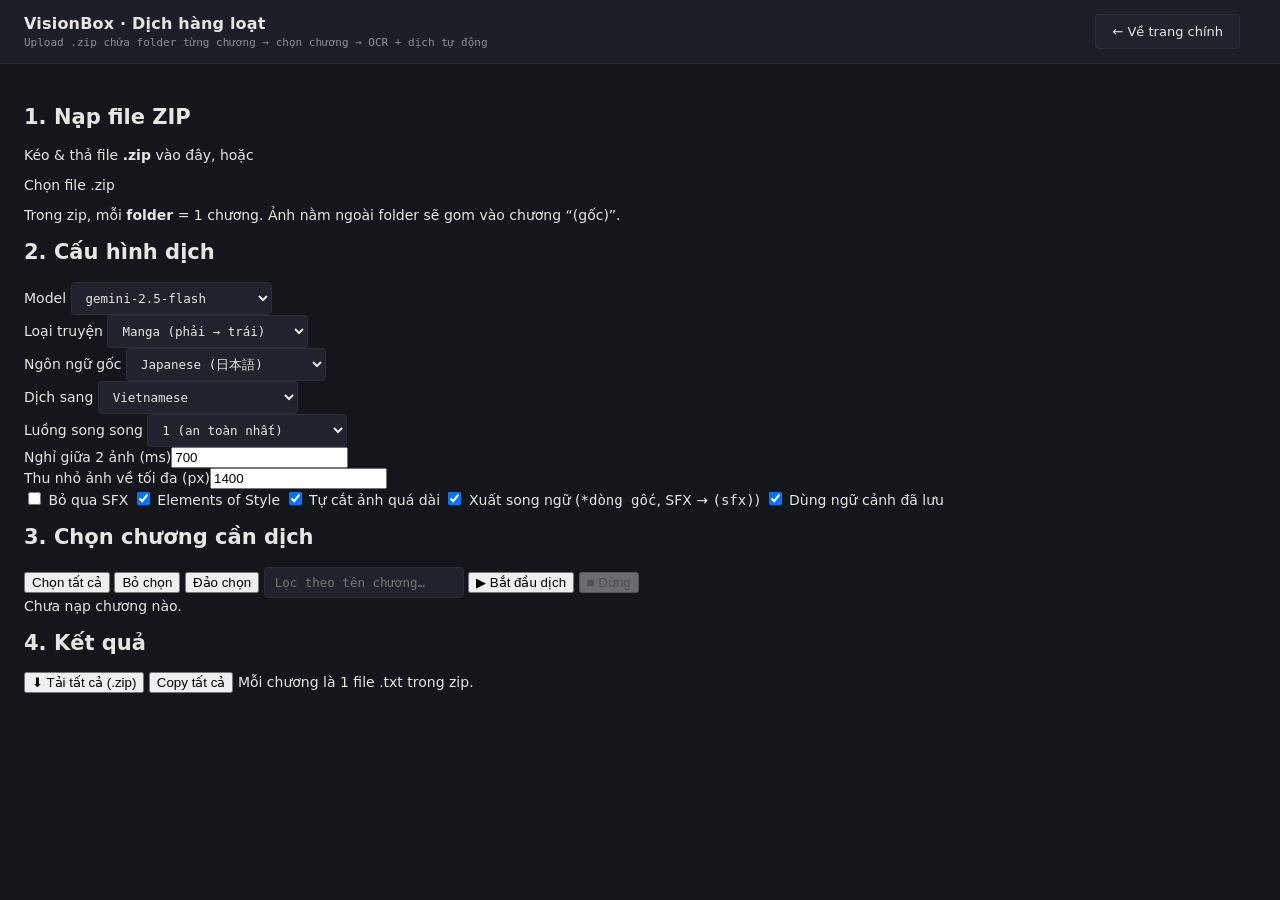
==== batch.html @ 7e83f879 "Create batch.html" ====
<!DOCTYPE html>
<html lang="vi">
<head>
  <meta charset="UTF-8">
  <meta http-equiv="Content-Security-Policy" content="default-src 'self'; script-src 'self' 'unsafe-inline'; style-src 'self' 'unsafe-inline'; font-src 'self' data:; connect-src 'self' https://generativelanguage.googleapis.com; img-src 'self' data: blob:;">
  <title>VisionBox — Dịch hàng loạt</title>
  <link rel="icon" href="icon.png" type="image/png">
  <link rel="stylesheet" href="styles.css">
  <link rel="stylesheet" href="vb-extra.css">
</head>
<body class="vb-batch-page">

<header class="topbar">
  <div class="brand">
    <div class="brand-text">
      <h1>VisionBox · Dịch hàng loạt</h1>
      <span class="brand-sub">Upload .zip chứa folder từng chương → chọn chương → OCR + dịch tự động</span>
    </div>
  </div>
  <div class="topbar-controls">
    <button class="btn btn-secondary" id="b-back">← Về trang chính</button>
    <span class="vb-hookstatus" id="b-keyinfo"></span>
  </div>
</header>

<main class="vb-batch">
  <!-- BUOC 1 -->
  <section class="vb-card">
    <h2>1. Nạp file ZIP</h2>
    <div class="vb-drop" id="b-drop">
      <p>Kéo &amp; thả file <b>.zip</b> vào đây, hoặc</p>
      <label class="vb-btn vb-btn-primary" for="b-zip">Chọn file .zip</label>
      <input type="file" id="b-zip" accept=".zip,application/zip" multiple hidden>
      <p class="vb-hint">Trong zip, mỗi <b>folder</b> = 1 chương. Ảnh nằm ngoài folder sẽ gom vào chương “(gốc)”.</p>
    </div>
    <div id="b-zipinfo" class="vb-hint"></div>
  </section>

  <!-- BUOC 2 -->
  <section class="vb-card">
    <h2>2. Cấu hình dịch</h2>
    <div class="vb-grid3">
      <div class="vb-field"><label>Model</label>
        <select id="b-model">
          <option value="gemini-3.1-flash-lite">gemini-3.1-flash-lite</option>
          <option value="gemini-2.5-flash" selected>gemini-2.5-flash</option>
          <option value="gemini-2.5-flash-lite">gemini-2.5-flash-lite</option>
          <option value="gemini-2.5-pro">gemini-2.5-pro</option>
        </select>
      </div>
      <div class="vb-field"><label>Loại truyện</label>
        <select id="b-type"><option value="manga">Manga (phải → trái)</option><option value="webtoon">Webtoon (trên → dưới)</option></select>
      </div>
      <div class="vb-field"><label>Ngôn ngữ gốc</label>
        <select id="b-src"><option value="ja">Japanese (日本語)</option><option value="ko">Korean (한국어)</option><option value="zh">Chinese (中文)</option><option value="en">English</option></select>
      </div>
      <div class="vb-field"><label>Dịch sang</label>
        <select id="b-dst"><option value="vi">Vietnamese</option><option value="en">English</option><option value="ja">Japanese</option><option value="ko">Korean</option><option value="zh">Chinese</option></select>
      </div>
      <div class="vb-field"><label>Luồng song song</label>
        <select id="b-conc"><option value="1">1 (an toàn nhất)</option><option value="2">2</option><option value="3">3</option></select>
      </div>
      <div class="vb-field"><label>Nghỉ giữa 2 ảnh (ms)</label><input type="number" id="b-delay" min="0" step="100" value="700"></div>
      <div class="vb-field"><label>Thu nhỏ ảnh về tối đa (px)</label><input type="number" id="b-width" min="600" step="100" value="1400"></div>
    </div>
    <div class="vb-row">
      <label class="vb-inline"><input type="checkbox" id="b-skipsfx"> Bỏ qua SFX</label>
      <label class="vb-inline"><input type="checkbox" id="b-style" checked> Elements of Style</label>
      <label class="vb-inline"><input type="checkbox" id="b-slice" checked> Tự cắt ảnh quá dài</label>
      <label class="vb-inline"><input type="checkbox" id="b-bi" checked> Xuất song ngữ (<code>*dòng gốc</code>, SFX → <code>(sfx)</code>)</label>
      <label class="vb-inline"><input type="checkbox" id="b-ctx" checked> Dùng ngữ cảnh đã lưu</label>
      <span class="vb-hint" id="b-ctxinfo"></span>
    </div>
  </section>

  <!-- BUOC 3 -->
  <section class="vb-card">
    <h2>3. Chọn chương cần dịch</h2>
    <div class="vb-row">
      <button class="vb-btn" id="b-all">Chọn tất cả</button>
      <button class="vb-btn" id="b-none">Bỏ chọn</button>
      <button class="vb-btn" id="b-invert">Đảo chọn</button>
      <input type="text" id="b-filter" placeholder="Lọc theo tên chương…" class="vb-filter">
      <span class="vb-spacer"></span>
      <button class="vb-btn vb-btn-primary" id="b-start">▶ Bắt đầu dịch</button>
      <button class="vb-btn vb-btn-danger" id="b-stop" disabled>■ Dừng</button>
    </div>
    <div class="vb-progress"><div class="vb-progress-fill" id="b-progress"></div></div>
    <div class="vb-hint" id="b-status">Chưa nạp chương nào.</div>
    <div id="b-list" class="vb-chapters"></div>
  </section>

  <!-- BUOC 4 -->
  <section class="vb-card">
    <h2>4. Kết quả</h2>
    <div class="vb-row">
      <button class="vb-btn vb-btn-primary" id="b-zipall">⬇ Tải tất cả (.zip)</button>
      <button class="vb-btn" id="b-copyall">Copy tất cả</button>
      <span class="vb-hint">Mỗi chương là 1 file .txt trong zip.</span>
    </div>
    <div id="b-results" class="vb-results"></div>
  </section>
</main>

<script src="jszip.min.js"></script>
<script src="style-guide.js"></script>
<script src="vb-core.js"></script>
<script src="vb-batch.js"></script>
</body>
</html>
---- styles.css ----
:root {
  --bg: #14161c;
  --panel: #1c1f28;
  --panel-2: #20232d;
  --border: #2a2e3a;
  --text: #e8e6e1;
  --text-muted: #8b8f9c;
  --accent: #e2483d;      /* muc do - danh dau hieu chinh */
  --accent-soft: #e2483d22;
  --ok: #5fb3a3;
  --ok-soft: #5fb3a322;
  --warn: #d9a441;

  --font-ui: -apple-system, "Segoe UI", "Noto Sans", system-ui, sans-serif;
  --font-display: "Segoe UI Semibold", -apple-system, "Segoe UI", system-ui, sans-serif;
  --font-mono: "Consolas", "SFMono-Regular", ui-monospace, monospace;

  --img-preview-width: 240px;
  --img-mat: #0e0f13;
  --content-font-size: 14px;

  /* ---------- motion tokens ----------
     3 kieu easing dung xuyen suot app de tao 1 "chu ky chuyen dong" thong
     nhat, thay vi moi noi mot kieu roi rac:
     --ease-soft   : giam toc muot (mau "material standard") - dung cho
                     hover, doi mau/bong do thong thuong.
     --ease-spring : hoi nay nhe cuoi chuyen dong (overshoot ~12%) - dung
                     cho nhung thu can cam giac "song dong" (nut bam, toggle,
                     panel bat ra) ma khong qua tre con.
     --ease-out    : bung ra nhanh, dung cho cac hieu ung xuat hien (fade/
                     slide in) can go ngay lap tuc. */
  --ease-soft: cubic-bezier(.25, .8, .35, 1);
  --ease-spring: cubic-bezier(.34, 1.56, .64, 1);
  --ease-out: cubic-bezier(.16, 1, .3, 1);
}

/* Giao dien sang (light mode) - bat tat qua cong tac Dark mode, ap dung
   bang cach ghi de bien CSS tren body, moi noi con lai dung nguyen var() */
body.light-theme {
  --bg: #f6f6f8;
  --panel: #ffffff;
  --panel-2: #f0f1f4;
  --border: #dcdfe6;
  --text: #16181d;
  --text-muted: #666b76;
  --accent: #d6392e;
  --accent-soft: #d6392e15;
  --ok: #1f8f77;
  --ok-soft: #1f8f7720;
  --warn: #a6740b;
  --img-mat: #e4e5e9;
}

* { box-sizing: border-box; }

body {
  margin: 0;
  background: var(--bg);
  color: var(--text);
  font-family: var(--font-ui);
  font-size: 14px;
  transition: background 0.15s ease, color 0.15s ease;
}

/* ---------- unified SVG icon set ---------- */
.icon {
  display: inline-flex;
  align-items: center;
  justify-content: center;
  flex-shrink: 0;
  line-height: 0;
}
.icon svg {
  width: 15px;
  height: 15px;
  stroke: currentColor;
  display: block;
}
.icon-btn .icon svg,
.btn .icon svg { width: 14px; height: 14px; }
.settings-btn .icon svg,
.settings-panel-btn .icon svg { width: 14px; height: 14px; }
.batch-stop-btn .icon svg { width: 12px; height: 12px; }
.nav-fab-jump-btn .icon svg { width: 15px; height: 15px; }
.nav-fab-toggle .icon svg { width: 18px; height: 18px; }
.summary-reload-btn .icon svg { width: 13px; height: 13px; }
.manga-item-actions .delete-single-btn .icon svg { width: 13px; height: 13px; }
.image-size-btn .icon svg,
.image-size-reset .icon svg { width: 13px; height: 13px; }
.info-modal-head .icon-btn .icon svg { width: 15px; height: 15px; }

/* ---------- light, consistent motion across the UI ---------- */
* , *::before, *::after { scroll-behavior: smooth; }

.btn, .icon-btn, .upload-btn, .copy-btn, .export-btn, .edit-mode-btn,
.summary-reload-btn, .toggle-key-btn, .settings-btn, .image-size-btn,
.image-size-reset, .nav-fab-jump-btn, .nav-fab-toggle, .nav-fab-item,
.batch-stop-btn, .export-option, .select-checkbox {
  transition: background 0.2s var(--ease-soft), border-color 0.2s var(--ease-soft),
    color 0.2s var(--ease-soft), box-shadow 0.28s var(--ease-soft),
    transform 0.32s var(--ease-spring), opacity 0.2s var(--ease-soft);
}
.btn:active:not(:disabled), .icon-btn:active, .upload-btn:active,
.nav-fab-toggle:active, .nav-fab-jump-btn:active {
  transform: scale(0.96);
  transition-duration: 0.1s; /* nhan xuong phai nhanh, gon - tra ve moi duoc nay nhe */
}

/* Nhac nhe len khi ruot qua (hover) - thay cho viec chi doi mau vien kho
   khan nhu truoc. Chi ap dung cho nut chua bi disable va khong dang trong
   trang thai processing/active (de khong "danh nhau" voi cac animation
   trang thai rieng cua tung nut). */
.btn:not(:disabled):hover,
.icon-btn:not(:disabled):hover,
.upload-btn:hover {
  transform: translateY(-1px);
  box-shadow: 0 4px 12px -4px rgba(0, 0, 0, 0.35);
}
.btn:not(:disabled):active,
.icon-btn:not(:disabled):active,
.upload-btn:active {
  transform: translateY(0) scale(0.97);
  box-shadow: none;
}

/* Vet sang lan nhe (soft bloom) khi bam - "chu ky" chung cho moi nut trong
   app: bam vao la bung sang nhe quanh diem bam roi tan dan ra, thay vi
   phan hoi im lim truoc day. Dung pseudo-element nen khong anh huong den
   layout/vi tri that cua nut. */
.btn, .icon-btn, .upload-btn {
  position: relative;
  overflow: hidden;
  isolation: isolate;
}
.btn::after, .icon-btn::after, .upload-btn::after {
  content: '';
  position: absolute;
  inset: 0;
  border-radius: inherit;
  background: radial-gradient(circle at 50% 50%, var(--accent-soft), transparent 70%);
  opacity: 0;
  transform: scale(0.4);
  transition: opacity 0.6s var(--ease-soft), transform 0.6s var(--ease-soft);
  pointer-events: none;
  z-index: -1;
}
.btn:not(:disabled):active::after,
.icon-btn:not(:disabled):active::after,
.upload-btn:active::after {
  opacity: 1;
  transform: scale(1);
  transition: opacity 0.05s ease, transform 0.05s ease; /* bung nhanh khi bam */
}

@keyframes popIn {
  from { opacity: 0; transform: translateY(-6px) scale(0.96); }
  to { opacity: 1; transform: translateY(0) scale(1); }
}
@keyframes fadeIn {
  from { opacity: 0; }
  to { opacity: 1; }
}
@keyframes itemFadeUp {
  from { opacity: 0; transform: translateY(10px) scale(0.99); }
  to { opacity: 1; transform: translateY(0) scale(1); }
}

.settings-panel.open,
.export-menu.open,
.image-size-menu.open,
.content-type-menu.open,
.nav-fab-panel.open {
  animation: popIn 0.28s var(--ease-spring);
}
/* transform-origin dat theo dung diem neo cua tung menu, de hieu ung "no
   ra" tu dung goc gan nut bam - khong phai tu giua man hinh. */
.settings-panel.open, .export-menu.open { transform-origin: top right; }
.content-type-menu.open, .image-size-menu.open { transform-origin: top left; }
.nav-fab-panel.open { transform-origin: bottom left; }


/* ---------- topbar ---------- */
.topbar {
  display: flex;
  justify-content: space-between;
  align-items: center;
  gap: 24px;
  padding: 14px 24px;
  background: var(--panel);
  border-bottom: 1px solid var(--border);
  flex-wrap: wrap;
}

.brand { display: flex; align-items: center; gap: 12px; }

.brand-mark {
  width: 36px; height: 36px;
  border: 1px solid var(--accent);
  color: var(--accent);
  display: flex; align-items: center; justify-content: center;
  font-family: var(--font-display);
  font-size: 18px;
  border-radius: 4px;
}

.brand-text h1 { font-family: var(--font-display); font-size: 16px; margin: 0; letter-spacing: 0.2px; }
.brand-sub { font-family: var(--font-mono); font-size: 11px; color: var(--text-muted); }

.topbar-controls { display: flex; gap: 16px; flex-wrap: wrap; }

.field { display: flex; flex-direction: column; gap: 4px; }
.field label {
  font-family: var(--font-mono);
  font-size: 10px;
  text-transform: uppercase;
  letter-spacing: 0.08em;
  color: var(--text-muted);
}

select, input[type="text"], input[type="password"] {
  background: var(--panel-2);
  border: 1px solid var(--border);
  color: var(--text);
  padding: 7px 10px;
  border-radius: 4px;
  font-family: var(--font-mono);
  font-size: 12.5px;
  min-width: 200px;
}
select:focus, input:focus { outline: 1px solid var(--accent); border-color: var(--accent); }

/* Focus ro rang khi dieu huong bang ban phim (khong hien khi click chuot,
   nho :focus-visible) - dung quang sang mem thay vi outline cung de hop
   voi ngon ngu thiet ke moi. */
.btn:focus-visible, .icon-btn:focus-visible, .upload-btn:focus-visible,
.nav-fab-toggle:focus-visible, .nav-fab-jump-btn:focus-visible {
  outline: none;
  box-shadow: 0 0 0 3px var(--accent-soft), 0 0 0 1px var(--accent);
}

.input-with-btn { display: flex; gap: 6px; }
.input-with-btn input { flex: 1; min-width: 180px; }

.icon-btn {
  display: inline-flex;
  align-items: center;
  justify-content: center;
  background: var(--panel-2);
  border: 1px solid var(--border);
  color: var(--text-muted);
  border-radius: 4px;
  cursor: pointer;
  padding: 0 10px;
  text-decoration: none;
  white-space: nowrap;
}
.icon-btn:hover { color: var(--text); border-color: var(--accent); }

#get-key-btn {
  font-family: var(--font-mono);
  font-size: 11.5px;
  gap: 4px;
}

/* ---------- lang bar ---------- */
.lang-bar {
  display: flex;
  flex-direction: column;
  gap: 12px;
  padding: 14px 24px;
  border-bottom: 1px solid var(--border);
}
.lang-bar-row {
  display: flex;
  align-items: flex-end;
  gap: 16px;
  flex-wrap: wrap;
}
.lang-bar-row-actions {
  align-items: center;
  justify-content: space-between;
}
.lang-arrow { color: var(--text-muted); padding-bottom: 8px; }

.upload-btn {
  margin-left: auto;
  align-self: center;
  border: 1px dashed var(--border);
  color: var(--text);
  padding: 9px 16px;
  border-radius: 4px;
  cursor: pointer;
  font-size: 13px;
  text-align: center;
}
.upload-btn:hover { border-color: var(--accent); color: var(--accent); }

.right-actions { display: flex; align-items: center; gap: 10px; }

.content-type-dropdown { position: relative; }
.content-type-btn {
  display: inline-flex; align-items: center; gap: 6px;
}
.content-type-btn .dropdown-caret { display: inline-flex; }
.content-type-btn .dropdown-caret svg { width: 12px; height: 12px; }
.content-type-menu {
  display: none;
  position: absolute;
  top: calc(100% + 6px);
  left: 0;
  z-index: 50;
  background: var(--panel-2);
  border: 1px solid var(--border);
  border-radius: 4px;
  overflow: hidden;
  min-width: 130px;
  box-shadow: 0 8px 24px rgba(0,0,0,0.4);
}
.content-type-menu.open { display: block; }
.content-type-option {
  display: block; width: 100%;
  background: transparent; border: none; color: var(--text);
  padding: 8px 12px; text-align: left; cursor: pointer; font-size: 12.5px;
  font-family: inherit;
}
.content-type-option:hover { background: var(--accent-soft); color: var(--accent); }
.content-type-option.active { color: var(--accent); }

.refine-dropdown { position: relative; }
.refine-menu {
  display: none;
  position: absolute;
  top: calc(100% + 6px);
  right: 0;
  z-index: 50;
  background: var(--panel-2);
  border: 1px solid var(--border);
  border-radius: 4px;
  overflow: hidden;
  min-width: 170px;
  width: max-content;
  box-shadow: 0 8px 24px rgba(0,0,0,0.4);
}
.refine-menu.open { display: block; }
.refine-menu-up {
  top: auto;
  bottom: calc(100% + 6px);
}
.refine-option {
  display: block; width: 100%;
  background: transparent; border: none; color: var(--text);
  padding: 8px 12px; text-align: left; cursor: pointer; font-size: 12.5px;
  font-family: inherit;
  white-space: nowrap;
}
.refine-option:hover { background: var(--accent-soft); color: var(--accent); }

.settings-dropdown { position: relative; }
.settings-btn {
  text-align: center;
}
.settings-panel .settings-field { width: 100%; }
.settings-panel .settings-field select { width: 100%; }
.settings-panel {
  display: none;
  position: absolute;
  top: calc(100% + 6px);
  right: 0;
  z-index: 50;
  background: var(--panel);
  border: 1px solid var(--border);
  border-radius: 8px;
  padding: 14px;
  min-width: 200px;
  flex-direction: column;
  gap: 10px;
  box-shadow: 0 8px 24px rgba(0,0,0,0.4);
}
.settings-panel.open { display: flex; }

.settings-divider { height: 1px; background: var(--border); margin: 2px 0; }
.settings-panel-btn {
  width: 100%;
  justify-content: flex-start;
  display: flex;
  align-items: center;
  gap: 8px;
  font-size: 12.5px;
}
.settings-shortcut-hint {
  margin-left: auto;
  color: var(--text-muted);
  font-family: var(--font-mono);
  font-size: 10px;
}

.font-size-control {
  display: flex;
  align-items: center;
  justify-content: space-between;
  gap: 8px;
  background: var(--panel-2);
  border: 1px solid var(--border);
  border-radius: 6px;
  padding: 4px;
}
.font-size-btn { height: 26px; padding: 0 10px; flex-shrink: 0; }
.font-size-btn:disabled { opacity: 0.35; cursor: not-allowed; }
.font-size-value {
  flex: 1;
  text-align: center;
  font-family: var(--font-mono);
  font-size: 12px;
  color: var(--text);
}

.toggle-field {
  display: flex; align-items: center; gap: 8px;
  align-self: center;
  cursor: pointer;
  user-select: none;
}
.toggle-field input { display: none; }
.toggle-switch {
  width: 34px; height: 18px;
  background: var(--panel-2);
  border: 1px solid var(--border);
  border-radius: 10px;
  position: relative;
  flex-shrink: 0;
  transition: background 0.2s var(--ease-soft), border-color 0.2s var(--ease-soft);
}
.toggle-switch::after {
  content: '';
  position: absolute;
  top: 1px; left: 1px;
  width: 14px; height: 14px;
  border-radius: 50%;
  background: var(--text-muted);
  transition: transform 0.35s var(--ease-spring), background 0.2s var(--ease-soft);
}
.toggle-field:hover .toggle-switch { border-color: var(--accent); }
.toggle-field input:checked + .toggle-switch {
  background: var(--accent-soft);
  border-color: var(--accent);
}
.toggle-field input:checked + .toggle-switch::after {
  transform: translateX(16px);
  background: var(--accent);
}
.toggle-label { font-size: 12.5px; color: var(--text); }
.toggle-label small { color: var(--text-muted); }

.batch-actions { display: flex; gap: 8px; }

/* ---------- unified selection checkbox ---------- */
.select-checkbox {
  appearance: none;
  -webkit-appearance: none;
  width: 18px;
  height: 18px;
  min-width: 18px;
  border-radius: 4px;
  border: 1px solid var(--border);
  background: var(--panel-2);
  cursor: pointer;
  position: relative;
  display: inline-block;
  flex-shrink: 0;
}
.select-checkbox:hover { border-color: var(--accent); }
.select-checkbox:checked {
  background: var(--accent);
  border-color: var(--accent);
}
.select-checkbox:checked::after {
  content: '';
  position: absolute;
  left: 5px;
  top: 1px;
  width: 5px;
  height: 10px;
  border: solid #14161c;
  border-width: 0 2px 2px 0;
  transform: rotate(45deg);
}
.select-checkbox.nav-checkbox { width: 15px; height: 15px; min-width: 15px; }
.select-checkbox.nav-checkbox:checked::after { left: 4px; top: 0px; width: 4px; height: 8px; }

/* ---------- selection bar (floating pill, bottom-center, appears when 1+ images are selected) ---------- */
.selection-bar {
  position: fixed;
  left: 50%;
  bottom: 22px;
  transform: translateX(-50%);
  width: auto;
  max-width: calc(100vw - 32px);
  display: flex;
  align-items: center;
  justify-content: center;
  gap: 14px;
  padding: 10px 18px;
  background: var(--panel);
  border: 1px solid var(--accent-soft);
  border-radius: 999px;
  /* highlight nhe: vien + quang sang mo mau accent de vien thuoc noi hon
     giua man hinh, khong qua choi mat */
  box-shadow: 0 10px 30px rgba(0,0,0,0.35), 0 0 0 4px var(--accent-soft), 0 0 22px var(--accent-soft);
  font-size: 12.5px;
  z-index: 250;
  animation: selectionBarIn 0.3s var(--ease-spring);
  flex-wrap: nowrap;
}
@keyframes selectionBarIn {
  from { opacity: 0; transform: translateX(-50%) translateY(14px); }
  to { opacity: 1; transform: translateX(-50%) translateY(0); }
}
.selection-bar-count { color: var(--text); font-weight: 600; white-space: nowrap; }
.selection-bar-actions { display: flex; gap: 6px; }
.selection-bar-actions .btn { padding: 6px 12px; font-size: 12px; white-space: nowrap; }

@media (max-width: 640px) {
  .selection-bar {
    flex-wrap: wrap;
    justify-content: center;
    border-radius: 16px;
    bottom: 12px;
  }
}

/* ---------- replace bar (floating panel, bottom-center, tim/thay the OCR + ban dich cua tung anh) ---------- */
.replace-bar {
  position: fixed;
  left: 50%;
  top: 16px;
  transform: translateX(-50%);
  width: auto;
  min-width: 420px;
  max-width: calc(100vw - 32px);
  display: flex;
  flex-direction: column;
  gap: 10px;
  padding: 12px 16px;
  background: var(--panel);
  border: 1px solid var(--accent-soft);
  border-radius: 16px;
  box-shadow: 0 10px 30px rgba(0,0,0,0.35), 0 0 0 4px var(--accent-soft), 0 0 22px var(--accent-soft);
  font-size: 12.5px;
  z-index: 260;
  animation: replaceBarIn 0.3s var(--ease-spring);
}
@keyframes replaceBarIn {
  from { opacity: 0; transform: translateX(-50%) translateY(-14px); }
  to { opacity: 1; transform: translateX(-50%) translateY(0); }
}

.replace-bar-row { display: flex; align-items: center; gap: 8px; }
.replace-bar-row-main { flex-wrap: nowrap; }

.replace-bar-icon { color: var(--text-muted); flex-shrink: 0; }

.replace-input {
  background: var(--panel-2);
  border: 1px solid var(--border);
  color: var(--text);
  padding: 7px 10px;
  border-radius: 4px;
  font-family: var(--font-mono);
  font-size: 12.5px;
  min-width: 0;
  flex: 1 1 140px;
}
.replace-input:focus { outline: 1px solid var(--accent); border-color: var(--accent); }

.replace-bar-arrow { color: var(--text-muted); flex-shrink: 0; }

.replace-match-count {
  color: var(--text-muted);
  font-family: var(--font-mono);
  font-size: 11.5px;
  white-space: nowrap;
  flex-shrink: 0;
  min-width: 32px;
  text-align: center;
}

.replace-nav-btns { display: flex; gap: 4px; flex-shrink: 0; }
.replace-nav-btn, .replace-close-btn { padding: 0 8px; height: 30px; }
.replace-close-btn:hover { color: var(--accent); }

.replace-bar-row-options {
  flex-wrap: wrap;
  justify-content: space-between;
  border-top: 1px solid var(--border);
  padding-top: 10px;
}

/* Ẩn progress bar khi đang hiển thị confirm hoặc prompt */
.nav-fab-toggle.confirm .nav-fab-progress,
.nav-fab-toggle.prompt .nav-fab-progress {
  display: none !important;
}

.replace-scope-group { display: flex; align-items: center; gap: 8px; }
.replace-scope-label {
  color: var(--text-muted);
  font-family: var(--font-mono);
  font-size: 10px;
  text-transform: uppercase;
  letter-spacing: 0.08em;
  white-space: nowrap;
}

.replace-scope-chip {
  display: inline-flex;
  align-items: center;
  gap: 5px;
  padding: 5px 10px;
  border: 1px solid var(--border);
  border-radius: 999px;
  color: var(--text-muted);
  cursor: pointer;
  user-select: none;
  white-space: nowrap;
  font-size: 12px;
}
.replace-scope-chip input { accent-color: var(--accent); margin: 0; }
.replace-scope-chip:has(input:checked) {
  color: var(--accent);
  border-color: var(--accent-soft);
  background: var(--accent-soft);
}
.replace-case-chip { margin-left: auto; }

.replace-bar-actions { display: flex; gap: 6px; }
.replace-bar-actions .btn { padding: 6px 12px; font-size: 12px; white-space: nowrap; }

.replace-nav-btn:disabled, .replace-bar-actions .btn:disabled {
  opacity: 0.35;
  cursor: not-allowed;
}
.replace-nav-btn:disabled:hover { color: var(--text-muted); border-color: var(--border); }

mark.replace-highlight-active {
  background: var(--accent);
  color: #14161c;
  padding: 0 1px;
  border-radius: 2px;
}

@media (max-width: 640px) {
  .replace-bar {
    min-width: 0;
    width: calc(100vw - 24px);
    border-radius: 16px;
    top: 10px;
  }
  .replace-bar-row-main { flex-wrap: wrap; }
  .replace-case-chip { margin-left: 0; }
}

.btn {
  border: 1px solid var(--border);
  background: var(--panel-2);
  color: var(--text);
  padding: 9px 16px;
  border-radius: 4px;
  cursor: pointer;
  font-size: 13px;
  font-family: var(--font-ui);
}
.btn:disabled { opacity: 0.4; cursor: not-allowed; }
.btn-primary { background: var(--accent); border-color: var(--accent); color: #14161c; font-weight: 600; }
.btn-primary:hover:not(:disabled) {
  filter: brightness(1.08);
  box-shadow: 0 4px 16px -2px var(--accent-soft), 0 0 0 3px var(--accent-soft);
}
.btn-secondary:hover:not(:disabled) { border-color: var(--accent); color: var(--accent); }
.btn-danger { background: transparent; color: var(--text-muted); }
.btn-danger:hover:not(:disabled) { border-color: var(--accent); color: var(--accent); background: var(--accent-soft); }

/* ---------- results ---------- */
main { padding: 24px; }

.dropzone { min-height: 100%; border-radius: 6px; transition: background 0.15s ease; }
.dropzone.drag-over { background: var(--accent-soft); outline: 2px dashed var(--accent); outline-offset: -2px; }

.placeholder {
  border: 1px dashed var(--border);
  border-radius: 6px;
  padding: 60px 20px;
  text-align: center;
  color: var(--text-muted);
  transition: border-color 0.15s ease, color 0.15s ease;
}
.dropzone.drag-over .placeholder { border-color: var(--accent); color: var(--accent); }

.manga-item {
  display: flex;
  background: var(--panel);
  border: 1px solid var(--border);
  border-left: 3px solid var(--border);
  border-radius: 6px;
  margin-bottom: 16px;
  overflow: hidden;
  transition: border-left-color 0.2s ease, box-shadow 0.2s ease;
  animation: itemFadeUp 0.36s var(--ease-out);
}
.manga-item.processing { box-shadow: 0 0 0 1px var(--warn) inset; }
.manga-item.processing { border-left-color: var(--warn); }
.manga-item.completed { border-left-color: var(--ok); }
.manga-item.error { border-left-color: var(--accent); }

.manga-item-body { display: flex; flex-direction: column; flex: 1; min-width: 0; }

.manga-item-header {
  display: flex; justify-content: space-between; align-items: center;
  padding: 10px 16px;
  border-bottom: 1px solid var(--border);
  gap: 12px;
  flex-wrap: wrap;
}
.manga-item-title { display: flex; align-items: center; gap: 8px; font-size: 13px; min-width: 0; }
.manga-item-title span { overflow: hidden; text-overflow: ellipsis; white-space: nowrap; max-width: 320px; }
.manga-item-title small { color: var(--text-muted); font-family: var(--font-mono); font-size: 11px; }

.status-badge {
  font-family: var(--font-mono); font-size: 10px; text-transform: uppercase;
  padding: 2px 8px; border-radius: 10px; border: 1px solid var(--border); color: var(--text-muted);
  display: inline-flex; align-items: center; justify-content: center;
  line-height: 1.4;
}
.manga-item.processing .status-badge { color: var(--warn); border-color: var(--warn); animation: pulseSoft 1.4s ease-in-out infinite; }
@keyframes pulseSoft {
  0%, 100% { opacity: 1; }
  50% { opacity: 0.55; }
}
.manga-item.completed .status-badge { color: var(--ok); border-color: var(--ok); }
.manga-item.error .status-badge { color: var(--accent); border-color: var(--accent); }

.manga-item-actions { display: flex; align-items: center; gap: 8px; }
.manga-item-actions .btn { padding: 6px 12px; font-size: 12px; }

.manga-item-actions .edit-item-btn.active {
  background: var(--ok-soft);
  border-color: var(--ok);
  color: var(--ok);
}
.manga-item-actions .delete-single-btn {
  display: inline-flex;
  align-items: center;
  justify-content: center;
  padding: 0 8px;
  line-height: 28px;
  border-radius: 4px;
  background: transparent;
  border-color: var(--border);
  color: var(--text-muted);
}
.manga-item-actions .delete-single-btn:hover {
  border-color: var(--accent);
  color: var(--accent);
  background: var(--accent-soft);
}

.manga-item-content { display: flex; position: relative; }
.manga-image-section {
  width: var(--img-preview-width); flex-shrink: 0; background: var(--img-mat);
  display: flex; align-items: flex-start; justify-content: flex-start;
  border-right: 1px solid var(--border);
  /* 420px la muc mac dinh (giong truoc day) khi noi dung OCR/dich con
     ngan. Khi cot chu dai hon, JS (syncImageSectionHeight trong renderer.js)
     se ghi de gia tri nay bang inline style de vung anh phinh theo cho
     khop, toi da ~900px de anh webtoon cuc dai khong keo ca the phinh vo
     han - luc do se tu cuon rieng ben trong. */
  max-height: 420px;
  overflow-y: auto; overflow-x: hidden;
}
.manga-image-section img {
  width: 100%; display: block;
  pointer-events: none;
  -webkit-user-drag: none;
  user-select: none;
}

.image-size-dropdown { position: relative; display: inline-flex; align-items: center; flex-shrink: 0; }
.image-size-btn {
  width: 22px; height: 22px; flex-shrink: 0;
  border-radius: 4px;
  border: 1px solid var(--border);
  background: transparent;
  color: var(--text-muted);
  font-size: 13px;
  display: flex; align-items: center; justify-content: center;
  cursor: pointer;
}
.image-size-btn:hover, .image-size-btn.active { color: var(--accent); border-color: var(--accent); }

.image-size-menu {
  display: none;
  position: absolute;
  top: calc(100% + 6px);
  left: 0;
  align-items: center;
  gap: 8px;
  background: var(--panel-2);
  border: 1px solid var(--border);
  border-radius: 6px;
  padding: 8px 12px;
  z-index: 20;
  min-width: 210px;
  box-shadow: 0 4px 14px rgba(0,0,0,0.4);
}
.image-size-menu.open { display: flex; }
.image-size-menu-label {
  font-family: var(--font-mono); font-size: 11px; color: var(--text-muted);
  flex-shrink: 0; white-space: nowrap;
}
.image-size-slider {
  width: 120px;
  flex: none;
  accent-color: var(--accent);
  height: 4px;
  cursor: pointer;
}
.image-size-reset {
  width: 22px; height: 22px; flex-shrink: 0;
  border-radius: 4px;
  border: 1px solid var(--border);
  background: transparent;
  color: var(--text-muted);
  font-size: 13px;
  display: flex; align-items: center; justify-content: center;
  cursor: pointer;
}
.image-size-reset:hover { background: var(--accent); border-color: var(--accent); color: #14161c; }

.image-resize-handle {
  position: absolute;
  top: 0; bottom: 0;
  left: var(--img-preview-width);
  width: 7px;
  margin-left: -3px;
  cursor: col-resize;
  z-index: 4;
  background: transparent;
}
.image-resize-handle:hover, .image-resize-handle:active { background: var(--accent-soft); }

.manga-text-section { flex: 1; display: flex; min-width: 0; position: relative; }
.text-column { flex: 1; display: flex; flex-direction: column; min-width: 0; }
.text-column + .text-column { border-left: 1px solid var(--border); }

.text-column-header {
  display: flex; justify-content: space-between; align-items: center;
  padding: 8px 12px; font-family: var(--font-mono); font-size: 11px;
  color: var(--text-muted); border-bottom: 1px solid var(--border);
}

.text-content-body { display: flex; flex-direction: column; flex: 1; min-height: 0; padding: 6px 0; }

.line-row { display: flex; align-items: stretch; }
.line-num {
  flex: 0 0 auto;
  min-width: 2.4em;
  padding: 2px 8px 2px 10px;
  text-align: right;
  font-family: var(--font-mono);
  font-size: 11px;
  line-height: 1.6;
  color: var(--text-muted);
  white-space: nowrap;
  user-select: none;
  border-right: 1px solid var(--border);
  background: var(--panel-2);
}
.line-text {
  flex: 1 1 auto;
  min-width: 0;
  padding: 2px 12px;
  font-size: var(--content-font-size);
  line-height: 1.6;
  white-space: pre-wrap;
  word-break: break-word;
}
.line-empty-placeholder { padding: 12px; font-size: var(--content-font-size); line-height: 1.6; }

.text-content { flex: 1; min-width: 0; min-height: 80px; }
.summary-body {
  margin: 0; padding: 12px; white-space: pre-wrap; word-break: break-word;
  font-size: var(--content-font-size); line-height: 1.6; min-height: 80px;
  flex: 1; min-width: 0;
}
.text-content.empty, .summary-body.empty { color: var(--text-muted); font-style: italic; }
.text-content.error { color: var(--accent); }

.copy-btn {
  background: transparent; border: 1px solid var(--border); color: var(--text-muted);
  border-radius: 4px; padding: 3px 8px; cursor: pointer; font-size: 11px;
}
.copy-btn:hover { color: var(--accent); border-color: var(--accent); }

/* ---------- summary ---------- */
.summary {
  display: flex; gap: 16px; padding: 0 24px 24px;
}
.summary-col { flex: 1; background: var(--panel); border: 1px solid var(--border); border-radius: 6px; overflow: hidden; }
.summary-head {
  display: flex; justify-content: space-between; align-items: center;
  padding: 10px 14px; border-bottom: 1px solid var(--border); font-size: 12px; color: var(--text-muted);
}

.summary-head-actions { display: flex; align-items: center; gap: 8px; }

.export-btn, .edit-mode-btn, .summary-reload-btn {
  background: transparent; border: 1px solid var(--border); color: var(--text-muted);
  border-radius: 4px; padding: 3px 8px; cursor: pointer; font-size: 11px;
  font-family: inherit;
}
.export-btn:hover, .edit-mode-btn:hover, .summary-reload-btn:hover { color: var(--accent); border-color: var(--accent); }
.edit-mode-btn.active { color: var(--ok); border-color: var(--ok); background: var(--ok-soft); }

.export-dropdown { position: relative; }
.export-menu {
  display: none;
  position: absolute;
  top: calc(100% + 4px);
  right: 0;
  background: var(--panel-2);
  border: 1px solid var(--border);
  border-radius: 4px;
  overflow: hidden;
  z-index: 10;
  min-width: 90px;
  box-shadow: 0 4px 14px rgba(0,0,0,0.4);
}
.export-menu.open { display: block; }
.export-option {
  display: block; width: 100%;
  background: transparent; border: none; color: var(--text);
  padding: 7px 10px; text-align: left; cursor: pointer; font-size: 12px;
  font-family: inherit;
}
.export-option:hover { background: var(--accent-soft); color: var(--accent); }

.summary-body[contenteditable="true"],
.text-content[contenteditable="true"] {
  outline: 1px dashed var(--accent);
  outline-offset: -2px;
  cursor: text;
}



/* ---------- info modal (API usage / error logs) ---------- */
.info-modal-box {
  max-width: 460px;
  text-align: left;
  max-height: 80vh;
  display: flex;
  flex-direction: column;
}
.info-modal-head {
  display: flex;
  align-items: center;
  justify-content: space-between;
  margin-bottom: 16px;
  flex-shrink: 0;
}
.info-modal-head h2 { margin: 0; font-size: 16px; font-family: var(--font-display); }
.info-modal-body { overflow-y: auto; min-height: 0; }

.usage-stats-grid {
  display: grid;
  grid-template-columns: repeat(3, 1fr);
  gap: 10px;
  margin-bottom: 16px;
}
.usage-stat-card {
  background: var(--panel-2);
  border: 1px solid var(--border);
  border-radius: 8px;
  padding: 12px 10px;
  text-align: center;
}
.usage-stat-value { font-family: var(--font-mono); font-size: 20px; font-weight: 600; color: var(--text); }
.usage-stat-label { font-size: 11px; color: var(--text-muted); margin-top: 4px; text-transform: uppercase; letter-spacing: 0.3px; }
.usage-stat-card.errors .usage-stat-value { color: var(--accent); }
.usage-stat-card.success .usage-stat-value { color: var(--ok); }

.usage-note { font-size: 12px; color: var(--text-muted); margin-bottom: 16px; line-height: 1.5; }

.log-list { display: flex; flex-direction: column; gap: 8px; }
.log-entry {
  background: var(--panel-2);
  border: 1px solid var(--border);
  border-left: 3px solid var(--accent);
  border-radius: 6px;
  padding: 8px 12px;
  font-size: 12px;
}
.log-entry-time { font-family: var(--font-mono); color: var(--text-muted); font-size: 11px; margin-bottom: 3px; }
.log-entry-msg { color: var(--text); word-break: break-word; line-height: 1.5; }
.log-list-empty { color: var(--text-muted); font-style: italic; font-size: 13px; text-align: center; padding: 20px 0; }

.info-modal-actions { display: flex; justify-content: flex-end; gap: 8px; margin-top: 14px; flex-shrink: 0; }
.info-modal-actions .btn { padding: 7px 14px; font-size: 12px; }

@media (max-width: 900px) {
  .manga-item-content { flex-direction: column; }
  .manga-image-section { width: 100%; border-right: none; border-bottom: 1px solid var(--border); max-height: 260px; }
  .manga-text-section { flex-direction: column; }
  .text-column + .text-column { border-left: none; border-top: 1px solid var(--border); }
}

/* Modal overlay */
.modal-overlay {
  position: fixed;
  top: 0;
  left: 0;
  width: 100%;
  height: 100%;
  background: rgba(0,0,0,0.6);
  display: flex;
  align-items: center;
  justify-content: center;
  z-index: 1000;
  backdrop-filter: blur(4px);
  animation: modal-fade-in 0.26s var(--ease-spring);
}

.modal-box {
  background: var(--panel);
  border: 1px solid var(--border);
  border-radius: 12px;
  padding: 28px 32px;
  max-width: 420px;
  width: 90%;
  box-shadow: 0 12px 40px rgba(0,0,0,0.5);
  text-align: center;
}

.modal-box p {
  font-size: 16px;
  margin-bottom: 24px;
  color: var(--text);
  white-space: pre-line;
}

.modal-actions {
  display: flex;
  gap: 12px;
  justify-content: center;
}

.modal-actions .btn {
  min-width: 80px;
  padding: 10px 20px;
  font-weight: 600;
}

@keyframes modal-fade-in {
  from { opacity: 0; transform: scale(0.95); }
  to { opacity: 1; transform: scale(1); }
}

/* ---------- floating nav button (jump to top/bottom, jump to image) ---------- */
.nav-fab {
  position: fixed;
  left: 24px;
  bottom: 22px;
  z-index: 200;
  display: flex;
  flex-direction: column;
  align-items: flex-start;
  max-width: calc(100vw - 24px);
}
/* Khi pill dang hien confirm/prompt (thay cho hop thoai giua man hinh), cac
   luong nay co the duoc mo TU BEN TRONG mot modal khac dang mo (vd nut
   "Reset counter" nam trong info-modal, z-index 1000) - nen luc do nav-fab
   phai noi len TREN CA modal do thi moi bam duoc, khong thi bi che khuat
   phia sau. Chi bump z-index luc can, tra lai 200 binh thuong ngay sau. */
.nav-fab.overlay-active { z-index: 1100; }

/* Lop chan click "trong suot" phu kin man hinh trong luc confirm/prompt
   dang cho tra loi - thay cho vien mo den + blur cua modal-overlay cu, giu
   dung tinh than "khong con hop thoai to dung nua" nhung van chan duoc cac
   thao tac khac phia sau cho toi khi nguoi dung bam nut trong pill. */
.nav-fab-scrim {
  position: fixed;
  inset: 0;
  z-index: 1050;
  background: transparent;
  display: none;
}
.nav-fab-scrim.open { display: block; }

.nav-fab-toggle {
  width: 48px; height: 48px;
  border-radius: 24px;
  border: 1px solid var(--border);
  background: var(--accent);
  color: #14161c;
  font-size: 18px;
  display: flex; align-items: center; justify-content: flex-start;
  cursor: pointer;
  box-shadow: 0 4px 14px rgba(0,0,0,0.4);
  flex-shrink: 0;
  touch-action: none;
  opacity: 0.3;
  overflow: hidden;
  /* hieu ung "bien hinh" tron <-> vien dai: width/height/border-radius dung
     easing hoi nay (overshoot nhe) de trong sinh dong khi mo/dong batch,
     toast, confirm hoac prompt - moi trang thai chi khac nhau kich thuoc
     dich den, con animation dung chung 1 cong thuc nay. */
  transition: opacity 0.2s ease, width 0.42s cubic-bezier(.34, 1.3, .4, 1), height 0.42s cubic-bezier(.34, 1.3, .4, 1), border-radius 0.42s cubic-bezier(.34, 1.3, .4, 1), box-shadow 0.25s var(--ease-soft);
}
/* Wrapper rieng cho toggle - CHI de lam noi neo cho badge loi (xem duoi).
   Khong duoc dat overflow:hidden o day (khac voi .nav-fab-toggle) vi se
   cat mat badge dang nhoi ra ngoai canh tren-phai cua vien tron. margin-top
   truoc day nam tren chinh .nav-fab-toggle, gio chuyen sang day de giu
   nguyen khoang cach voi panel danh sach ben tren. */
.nav-fab-toggle-wrap {
  position: relative;
  display: inline-flex;
  flex-shrink: 0;
  margin-top: 10px;
}
.nav-fab-toggle:hover { filter: brightness(1.08); opacity: 1; box-shadow: 0 4px 14px rgba(0,0,0,0.4), 0 0 0 5px var(--accent-soft); }
/* Khi panel danh sach dang mo (active): giu opacity = 1 co dinh, KHONG doi
   mau nen/chu/vien (giu nguyen giao dien nhu trang thai binh thuong/toast) -
   khong mo lai cho toi khi dong panel (bo class .active). */
.nav-fab-toggle.active { opacity: 1; }

/* ---------- badge loi tren nut tron (nav-fab-toggle) ----------
   So anh loi hien thanh cham do nho o goc tren-phai nut tron - giong
   badge thong bao quen thuoc. Bam vao nhay thang toi anh loi (xoay vong
   qua tung anh loi neu co nhieu hon 1 - xem jumpToNextErrorImage() trong
   renderer.js), khoi phai cuon tim tay. Luon nam trong DOM, an/hien bang
   scale+opacity (khong dung display) de co the transition muot, dong thoi
   tranh xung dot voi cac trang thai khac cua pill lam doi kich thuoc. */
.nav-fab-error-badge {
  position: absolute;
  top: -5px;
  right: -5px;
  min-width: 19px;
  height: 19px;
  padding: 0 4px;
  border: 2px solid var(--bg);
  border-radius: 999px;
  background: #ff3b30;
  color: #fff;
  font-family: var(--font-mono);
  font-size: 10px;
  font-weight: 700;
  line-height: 1;
  display: flex;
  align-items: center;
  justify-content: center;
  cursor: pointer;
  box-shadow: 0 2px 6px rgba(0,0,0,0.45);
  transform: scale(0);
  opacity: 0;
  transform-origin: center;
  transition: transform 0.35s var(--ease-spring), opacity 0.2s var(--ease-soft), background 0.15s var(--ease-soft);
  pointer-events: none;
  z-index: 5;
}
.nav-fab-error-badge.show {
  transform: scale(1);
  opacity: 1;
  pointer-events: auto;
}
.nav-fab-error-badge.show:hover { transform: scale(1.15); background: #ff544a; }
.nav-fab-error-badge.show:active { transform: scale(0.88); }

/* Pill dang ban viec khac (chay batch, hien toast, hoi Yes/No, nhap
   prompt) thi tam an badge di - luc nay pill da doi kich thuoc/hinh dang,
   badge bam vao cung khong hop ly. Se tu hien lai ngay khi pill ve trang
   thai binh thuong neu van con anh loi. */
.nav-fab-toggle.processing ~ .nav-fab-error-badge,
.nav-fab-toggle.toast ~ .nav-fab-error-badge,
.nav-fab-toggle.confirm ~ .nav-fab-error-badge,
.nav-fab-toggle.prompt ~ .nav-fab-error-badge {
  transform: scale(0) !important;
  opacity: 0 !important;
  pointer-events: none !important;
}

/* ---------- hieu ung nhap nhay khi nhay toi 1 anh (jump-flash) ----------
   Dung chung cho moi truong hop "nhay toi 1 item roi can bao hieu day la
   no" (hien tai: badge loi). Vong sang mem bung quanh vien roi tan dan,
   dung ngon ngu animation "soft bloom" nhu cac noi khac trong app. */
@keyframes jumpFlashRing {
  0% { box-shadow: 0 0 0 0 rgba(226, 72, 61, 0.55); }
  35% { box-shadow: 0 0 0 7px rgba(226, 72, 61, 0.35); }
  100% { box-shadow: 0 0 0 14px rgba(226, 72, 61, 0); }
}
.manga-item.jump-flash { animation: jumpFlashRing 0.9s var(--ease-soft); }

/* Dang chay OCR/dich hang loat: nut tron "dai ra" thanh vien thuoc,
   an icon hamburger di va hien progress ben trong. Van bam duoc de
   mo/dong panel danh sach nhu binh thuong (tru nut Stop).
   LUU Y: KHONG dat width o day. Ca 2 class .processing va .toast co the
   cung xuat hien mot luc (toast bat ra dung luc batch dang chay), nen
   chi 1 noi duy nhat duoc phep quyet dinh width la ham syncPillState()
   trong renderer.js - no luon gan width qua inline style (248px khi
   processing, do theo chu khi co toast, toast uu tien hon neu ca 2 cung
   bat). Neu CSS cung dat width o day se tao ra 2 nguon quyet dinh xung
   dot voi inline style tuy thuoc thu tu class duoc add/remove. */
.nav-fab-toggle.processing {
  opacity: 1;
}
.nav-fab-toggle.processing:hover { cursor: pointer; }

/* Thong bao (toast) cung hien ngay trong pill nay thay vi goc man hinh.
   Chieu rong (toi da 496px, gap doi muc 248px cua trang thai processing)
   cung do syncPillState() trong renderer.js gan qua inline style - xem
   ghi chu o rule .processing ben tren. Neu dang chay batch ma co toast
   bat ra, toast se "de" tam thoi len tren progress vai giay roi tra lai. */
.nav-fab-toggle.toast {
  opacity: 1;
}
.nav-fab-toggle.toast:hover { cursor: pointer; }
/* Toast dang de len tren progress -> THU HAN progress ve 0 (khong chi
   opacity:0) de no khong con chiem cho flex/padding trong pill nua, vi
   pill luc nay da bi JS co dung theo do rong cua toast (xem syncPillState).
   Neu chi opacity:0 ma van giu width:auto/flex:1 1 auto/padding:0 16px
   nhu rule .processing ben tren thi noi dung se bi nhoi/lech vi progress
   (vo hinh) van tranh cho voi toast. Batch van chay ngam binh thuong; khi
   toast ket thuc (mat class .toast), rule .processing o tren tu dong ap
   dung lai width:auto... nen progress tu giai ra binh thuong. */
.nav-fab-toggle.processing.toast .nav-fab-progress {
  width: 0; opacity: 0; flex: 0 0 auto; padding: 0; overflow: hidden;
  transition: opacity 0.15s ease, width 0.15s ease, padding 0.15s ease;
}

.nav-fab-toggle-icon {
  width: 48px; height: 48px; flex-shrink: 0;
  display: flex; align-items: center; justify-content: center;
  transition: opacity 0.15s ease, width 0.3s ease, transform 0.3s ease;
}
.nav-fab-toggle.processing .nav-fab-toggle-icon,
.nav-fab-toggle.toast .nav-fab-toggle-icon,
.nav-fab-toggle.confirm .nav-fab-toggle-icon,
.nav-fab-toggle.prompt .nav-fab-toggle-icon {
  width: 0; opacity: 0; transform: scale(0.4);
}

/* Đảm bảo pill hiển thị rõ khi đang confirm/prompt */
.nav-fab-toggle.confirm,
.nav-fab-toggle.prompt {
  opacity: 1;
  cursor: default; /* thay vì con trỏ tay */
}

/* ---------- confirm (Yes/No) ---------- */
.nav-fab-toggle.confirm {
  opacity: 1;
  height: 48px !important;
  border-radius: 22px;
  align-items: center;
  cursor: default;
  padding: 0 6px !important;
}

/* Mặc định ẩn hoàn toàn */
.nav-fab-confirm {
  display: none !important;
  align-items: center;
  gap: 8px;
  padding: 0 6px;
}

/* Khi có class confirm thì hiển thị */
.nav-fab-toggle.confirm .nav-fab-confirm {
  display: flex !important;
  width: auto;
  flex: 1;
  min-width: 0;
}

.nav-fab-confirm-text {
  font-family: var(--font-mono);
  font-size: 11px;
  line-height: 1.3;
  color: #14161c;
  white-space: nowrap;
  /* Bỏ overflow, text-overflow để chữ không bị cắt */
  flex: 1 1 auto;
  min-width: 0;
  /* max-width: none;  hoặc đặt giá trị lớn, ví dụ 600px */
  max-width: 600px;   /* hoặc 80vw nếu muốn theo viewport */
}

.nav-fab-confirm-actions {
  display: flex;
  flex-direction: row;
  gap: 6px;
  flex-shrink: 0;
  margin-left: auto;
}

.nav-fab-confirm-btn {
  border: none;
  border-radius: 12px;
  cursor: pointer;
  font-size: 10px;
  font-weight: 700;
  font-family: inherit;
  padding: 4px 12px;
  white-space: nowrap;
  transition: transform 0.12s ease, filter 0.12s ease;
}
.nav-fab-confirm-btn:hover { filter: brightness(1.12); }
.nav-fab-confirm-btn:active { transform: scale(0.92); }
.nav-fab-confirm-yes { background: #14161c; color: var(--accent); }
.nav-fab-confirm-no { background: rgba(20, 22, 28, 0.14); color: #14161c; }

/* ---------- prompt (nhap huong dan tuy chinh cho Refine Translation):
   thay cho #refine-translate-modal cu - the tron dai ra thanh 1 hang ngang
   chua o nhap + 2 nut Cancel/Refine, giu nguyen chieu cao 48px nhu pill
   toast/processing vi chi co 1 dong duy nhat. ---------- */
.nav-fab-prompt {
  display: flex; align-items: center; gap: 8px;
  width: 0; opacity: 0; overflow: hidden;
  padding: 0;
  transition: opacity 0.2s ease;
}
.nav-fab-toggle.prompt .nav-fab-prompt {
  width: auto; opacity: 1;
  padding: 0 16px;
  transition: opacity 0.25s ease 0.16s;
}
.nav-fab-prompt-input {
  flex: 1 1 auto;
  min-width: 0;
  width: 140px;
  background: #0d1b3e !important;        /* xanh dương đậm */
  border: 1px solid var(--border);
  border-radius: 999px !important;       /* bo tròn hoàn toàn -> viên thuốc */
  color: #ffffff !important;             /* chữ trắng */
  font-family: inherit;
  font-size: 12px;
  padding: 7px 16px;                     /* tăng padding ngang cho đẹp */
  outline: none;
  transition: background 0.15s ease, border-color 0.15s ease;
}

.nav-fab-prompt-input::placeholder {
  color: #ffffff;
  opacity: 0.5;                          /* trắng mờ */
}

.nav-fab-prompt-input:focus {
  border-color: var(--accent);
  background: #0d1b3e !important;
}.nav-fab-prompt-actions { display: flex; gap: 6px; flex-shrink: 0; }
.nav-fab-prompt-btn {
  border: none; border-radius: 12px; cursor: pointer;
  font-size: 11px; font-weight: 700;
  font-family: inherit;
  padding: 6px 13px;
  white-space: nowrap;
  transition: transform 0.12s ease, filter 0.12s ease;
}
.nav-fab-prompt-btn:hover { filter: brightness(1.12); }
.nav-fab-prompt-btn:active { transform: scale(0.92); }
.nav-fab-prompt-run {
  background: #0d1b3e;        /* xanh dương đậm */
  color: var(--accent);       /* chữ cam, đồng bộ nút Yes/Continue */
  border: 1px solid var(--border);
  border-radius: 999px;       /* bo tròn hoàn toàn */
}
.nav-fab-prompt-cancel { background: rgba(20, 22, 28, 0.14); color: #14161c; }

.nav-fab-progress {
  display: flex; align-items: center; gap: 10px;
  width: 0; opacity: 0; overflow: hidden;
  white-space: nowrap;
  padding: 0;
  transition: opacity 0.2s ease;
}
.nav-fab-toggle.processing .nav-fab-progress {
  width: auto; opacity: 1;
  flex: 1 1 auto;
  padding: 0 16px;
  /* Doi mot chut de noi dung chi hien ra SAU khi nut da dai gan xong,
     tranh chu/thanh tien trinh bi "nhoi" trong khong gian con hep */
  transition: opacity 0.25s ease 0.16s;
}

/* Thanh tien trinh keo dai chiem het khong gian con lai - chi con
   so dem va nut Stop la co chieu rong co dinh, nam gon sat mep phai */
.nav-fab-progress-track {
  flex: 1 1 auto; min-width: 100px; height: 5px;
  background: rgba(20, 22, 28, 0.25);
  border-radius: 3px; overflow: hidden;
}
.nav-fab-progress-track .batch-progress-fill {
  display: block; height: 100%; width: 0%;
  background-color: #14161c;
  border-radius: 3px;
  transition: width 0.25s ease;
}
/* Dang chay batch: mot dai sang mo nhe "quet" lien tuc tu trai qua phai
   tren thanh fill (doi mau nhe, khong soc) de bao hieu van dang lam viec.
   Thanh fill van dung o dung % tien do hien tai - chi phan mau ben trong
   no chuyen dong, khong anh huong toi width/vi tri cua fill. */
@keyframes navFabProgressSweep {
  from { background-position: -60% 0; }
  to { background-position: 160% 0; }
}
.nav-fab-toggle.processing .nav-fab-progress-track .batch-progress-fill {
  background-image: linear-gradient(
    90deg,
    transparent 0%,
    rgba(255, 255, 255, 0.4) 50%,
    transparent 100%
  );
  background-size: 60% 100%;
  background-repeat: no-repeat;
  animation: navFabProgressSweep 1.1s linear infinite;
}
.nav-fab-progress-text {
  font-family: var(--font-mono);
  font-size: 11px;
  color: #14161c;
  flex-shrink: 0;
  min-width: 30px;
  text-align: right;
}
.nav-fab-progress .batch-stop-btn {
  width: 20px; height: 20px;
  border-radius: 50%;
  border: none;
  background: rgba(20, 22, 28, 0.15);
  color: #14161c;
  display: flex; align-items: center; justify-content: center;
  flex-shrink: 0;
  margin-left: 2px;
  padding: 0;
}
.nav-fab-progress .batch-stop-btn:hover { background: rgba(20, 22, 28, 0.32); color: #14161c; }

/* ---------- toast: hien ngay trong pill, thay cho khung goc man hinh ---------- */
.nav-fab-toast {
  display: flex; align-items: center; gap: 8px;
  width: 0; opacity: 0; overflow: hidden;
  white-space: nowrap;
  padding: 0;
  transition: opacity 0.2s ease;
}
.nav-fab-toggle.toast .nav-fab-toast {
  width: auto; opacity: 1;
  padding: 0 16px;
  /* Doi mot chut de chu chi hien ra SAU khi pill da dai gan xong */
  transition: opacity 0.25s ease 0.16s;
}
.nav-fab-toast-dot {
  width: 7px; height: 7px; border-radius: 50%;
  background: #14161c;
  flex-shrink: 0;
}
.nav-fab-toast-dot.success { background: var(--ok); }
.nav-fab-toast-dot.warning { background: var(--warn); }
.nav-fab-toast-dot.error { background: #14161c; box-shadow: 0 0 0 2px rgba(20,22,28,0.35); }
.nav-fab-toast-dot.info { background: rgba(20, 22, 28, 0.55); }
.nav-fab-toast-text {
  font-family: var(--font-mono);
  font-size: 11.5px;
  color: #14161c;
  flex: 1 1 auto;
  min-width: 0;
  overflow: hidden;
  text-overflow: ellipsis;
  white-space: nowrap;
}

/* Light mode: cac dong thong bao ben trong pill (toast/confirm/progress)
   va chu ben trong nut xac nhan (Continue/OK) chuyen sang mau trang -
   dark mode giu nguyen mau #14161c/var(--accent) nhu cu. */
body.light-theme .nav-fab-toast-text,
body.light-theme .nav-fab-confirm-text,
body.light-theme .nav-fab-progress-text,
body.light-theme .nav-fab-confirm-yes,
body.light-theme .nav-fab-prompt-run {
  color: #ffffff;
}

.nav-fab-panel {
    display: none;
  flex-direction: column;
  width: 220px;
  max-width: calc(100vw - 24px);
  max-height: min(60vh, 480px);
  background: var(--panel);
  border: 1px solid var(--border);
  border-radius: 8px;
  box-shadow: 0 8px 24px rgba(0,0,0,0.5);
  overflow: hidden;

  position: absolute;
  left: 0;
}
.nav-fab-panel.open { display: flex; }

.nav-fab-jump-row {
  display: flex;
  border-top: 1px solid var(--border);
  flex-shrink: 0;
}
.nav-fab-jump-btn {
  flex: 1;
  border: none;
  background: var(--panel-2);
  color: var(--text);
  padding: 10px 0;
  font-size: 15px;
  cursor: pointer;
}
.nav-fab-jump-btn:first-child { border-right: 1px solid var(--border); }
.nav-fab-jump-btn:hover { color: var(--accent); background: var(--accent-soft); }

.nav-fab-list {
  overflow-y: auto;
  padding: 6px;
  display: flex;
  flex-direction: column;
  gap: 2px;
  /* Firefox */
  scrollbar-width: thin;
  scrollbar-color: var(--border) transparent;
}
/* Chrome/Edge/WebKit (webview cua Tauri) - mac dinh la thanh cuon trang
   sang, doi thanh xam theo theme cho dong bo voi dark mode. */
.nav-fab-list::-webkit-scrollbar { width: 8px; }
.nav-fab-list::-webkit-scrollbar-track { background: transparent; }
.nav-fab-list::-webkit-scrollbar-thumb {
  background: var(--border);
  border-radius: 4px;
}
.nav-fab-list::-webkit-scrollbar-thumb:hover { background: var(--text-muted); }
.nav-fab-list-empty {
  padding: 14px 10px;
  text-align: center;
  color: var(--text-muted);
  font-size: 12.5px;
  font-style: italic;
}
.nav-fab-item {
  display: flex;
  align-items: center;
  gap: 8px;
  border: none;
  background: transparent;
  color: var(--text);
  padding: 8px 10px;
  border-radius: 4px;
  cursor: pointer;
  font-size: 13px;
  text-align: left;
}
.nav-fab-item:hover { background: var(--accent-soft); color: var(--accent); }
.nav-fab-item-dot {
  width: 7px; height: 7px; border-radius: 50%;
  background: var(--text-muted);
  flex-shrink: 0;
}
.nav-fab-item.completed .nav-fab-item-dot { background: var(--ok); }
.nav-fab-item.error .nav-fab-item-dot { background: var(--accent); }
.nav-fab-item.processing .nav-fab-item-dot { background: var(--warn); }
.nav-fab-item-label {
  flex: 1;
  min-width: 0;
  white-space: nowrap;
  overflow: hidden;
  text-overflow: ellipsis;
}
.nav-fab-item.selected { background: var(--accent-soft); }

.nav-fab-divider {
  height: 1px;
  background: var(--border);
  margin: 4px 4px;
  flex-shrink: 0;
}
.nav-fab-item-summary { font-weight: 600; }
.nav-fab-item-summary .nav-fab-item-dot { background: var(--ok); opacity: 0.7; }

.nav-fab-selection-head {
  display: flex;
  align-items: center;
  justify-content: space-between;
  padding: 8px 12px;
  border-bottom: 1px solid var(--border);
  font-size: 12px;
  color: var(--text-muted);
  flex-shrink: 0;
}
.nav-fab-selection-actions {
  display: flex;
  align-items: center;
  gap: 10px;
  flex-shrink: 0;
}
.nav-fab-selection-actions button {
  background: transparent;
  border: none;
  color: var(--accent);
  cursor: pointer;
  font-size: 12px;
  padding: 2px 4px;
}
.nav-fab-selection-actions button:hover { text-decoration: underline; }

/* ---------- history modal (versions) ---------- */
.history-modal-box {
  max-width: 820px;
  width: 95%;
  max-height: 85vh;
  display: flex;
  flex-direction: column;
  text-align: left;
  height: 80vh;
}

.history-modal-body {
  flex: 1;
  display: flex;
  flex-direction: column;
  min-height: 0;
  overflow: hidden;
  height: 100%;
}

.history-split {
  display: flex;
  gap: 16px;
  flex: 1;
  min-height: 0;
  height: 100%;
}

/* ---- Cột trái: Current version ---- */
.history-current-wrapper {
  flex: 1;
  min-width: 0;
  min-height: 0;
  border: 1px solid var(--border);
  border-radius: 6px;
  overflow: hidden;
  display: flex;
  flex-direction: column;
  background: var(--panel-2);
  height: 100%;
}

.history-current-label {
  padding: 6px 12px;
  font-family: var(--font-mono);
  font-size: 11px;
  color: var(--text-muted);
  border-bottom: 1px solid var(--border);
  background: var(--panel);
  flex-shrink: 0;
  text-align: center;
}

.history-current-content {
  padding: 8px 0;
  flex: 1;
  overflow-y: auto;
  font-size: var(--content-font-size);
  scrollbar-width: thin;
}
.history-current-content::-webkit-scrollbar {
  width: 4px;
}

/* ---- Cột phải: Saved versions ---- */
.history-list-wrapper {
  flex: 1;              /* ← đổi từ 2 thành 1 để bằng cột trái */
  min-width: 0;
  min-height: 0;
  border: 1px solid var(--border);
  border-radius: 6px;
  overflow: hidden;
  display: flex;
  flex-direction: column;
  background: var(--panel-2);
  height: 100%;
}

.history-list-label {
  padding: 6px 12px;
  font-family: var(--font-mono);
  font-size: 11px;
  color: var(--text-muted);
  border-bottom: 1px solid var(--border);
  background: var(--panel);
  flex-shrink: 0;
  text-align: center;
}

.history-list-items {
  flex: 1;
  overflow-y: auto;
  padding: 8px 4px;
  display: flex;
  flex-direction: column;
  gap: 10px;
  min-height: 0;
  height: 100%;
}

/* ---- Các item bên trong danh sách ---- */
.history-item {
  border: 1px solid var(--border);
  border-radius: 4px;
  background: var(--panel);
  overflow: hidden;
  flex-shrink: 0;
}

.history-item-header {
  display: flex;
  justify-content: space-between;
  align-items: center;
  padding: 4px 10px;
  background: var(--panel-2);
  border-bottom: 1px solid var(--border);
}

.history-item-version {
  font-family: var(--font-mono);
  font-size: 11px;
  color: var(--text-muted);
  display: inline-flex;
  align-items: baseline;
  gap: 8px;
}

.history-item-time {
  font-family: var(--font-mono);
  font-size: 10px;
  color: var(--text-muted);
  opacity: 0.65;
}

.history-apply-btn {
  border: none;
  background: var(--accent);
  color: #14161c;
  font-weight: 700;
  font-size: 10px;
  padding: 2px 12px;
  border-radius: 12px;
  cursor: pointer;
}
.history-apply-btn:hover { filter: brightness(1.12); }

.history-item-content {
  padding: 4px 0;
  font-size: var(--content-font-size);
}

.history-line-row {
  display: flex;
  align-items: stretch;
}
.history-line-num {
  flex: 0 0 auto;
  min-width: 2.4em;
  padding: 1px 8px 1px 10px;
  text-align: right;
  font-family: var(--font-mono);
  font-size: 10px;
  line-height: 1.6;
  color: var(--text-muted);
  white-space: nowrap;
  user-select: none;
  border-right: 1px solid var(--border);
  background: var(--panel-2);
}
.history-line-text {
  flex: 1 1 auto;
  min-width: 0;
  padding: 1px 12px;
  font-size: inherit;
  line-height: 1.6;
  white-space: pre-wrap;
  word-break: break-word;
}

.history-empty {
  padding: 16px;
  color: var(--text-muted);
  font-style: italic;
  font-size: 12px;
}

/* ---- Responsive ---- */
@media (max-width: 700px) {
  .history-split {
    flex-direction: column;
  }
  .history-current-wrapper {
    max-height: 200px;
  }
  .history-list-wrapper {
    flex: 1;
  }
}


/* Nút Vers giống hệt nút Copy */
.history-btn {
  background: transparent;
  border: 1px solid var(--border);
  color: var(--text-muted);
  border-radius: 4px;
  padding: 3px 8px;
  cursor: pointer;
  font-size: 11px;
  font-family: inherit;
  transition: background 0.15s ease, border-color 0.15s ease, color 0.15s ease;
}
.history-btn:hover {
  color: var(--accent);
  border-color: var(--accent);
}
.history-btn:active {
  transform: scale(0.96);
}

/* ---------- shortcuts modal ---------- */
.shortcuts-modal-box {
  max-width: 500px;
  width: 95%;
  text-align: left;
}

.shortcuts-modal-body {
  padding: 4px 0;
}

.shortcuts-grid {
  display: flex;
  flex-direction: column;
  gap: 6px;
}

.shortcut-item {
  display: flex;
  justify-content: space-between;
  align-items: center;
  padding: 6px 8px;
  border-bottom: 1px solid var(--border);
  font-size: 13px;
}

.shortcut-item:last-child {
  border-bottom: none;
}

.shortcut-item kbd {
  display: inline-block;
  font-family: var(--font-mono);
  font-size: 12px;
  background: var(--panel-2);
  border: 1px solid var(--border);
  border-radius: 4px;
  padding: 2px 8px;
  color: var(--text);
  white-space: nowrap;
  min-width: 100px;
  text-align: center;
}

.shortcut-item span {
  color: var(--text-muted);
  font-size: 13px;
}

/* Highlight dòng đã thay đổi sau refine */
.line-row.refined-line .line-text {
  background-color: var(--accent-soft);
  border-left: 3px solid var(--accent);
  padding-left: 9px;
}

/* Highlight từ/cụm từ đã thay đổi sau refine */
mark.refined-word {
  background-color: var(--accent-soft);
  color: var(--accent);
  padding: 0 2px;
  border-radius: 2px;
  font-weight: 600;
}
/* ---------- tôn trọng lựa chọn "giảm chuyển động" của người dùng ----------
   Với ai bật Reduce Motion trong hệ điều hành (thường vì lý do sức khoẻ -
   dễ chóng mặt/khó chịu với hiệu ứng), tắt hầu hết animation/transition
   trang trí, chỉ giữ lại đổi màu tức thời để giao diện vẫn phản hồi được. */
@media (prefers-reduced-motion: reduce) {
  *, *::before, *::after {
    animation-duration: 0.001ms !important;
    animation-iteration-count: 1 !important;
    transition-duration: 0.001ms !important;
    scroll-behavior: auto !important;
  }
  .btn:not(:disabled):hover, .icon-btn:not(:disabled):hover, .upload-btn:hover,
  .nav-fab-toggle:hover {
    transform: none;
  }
}
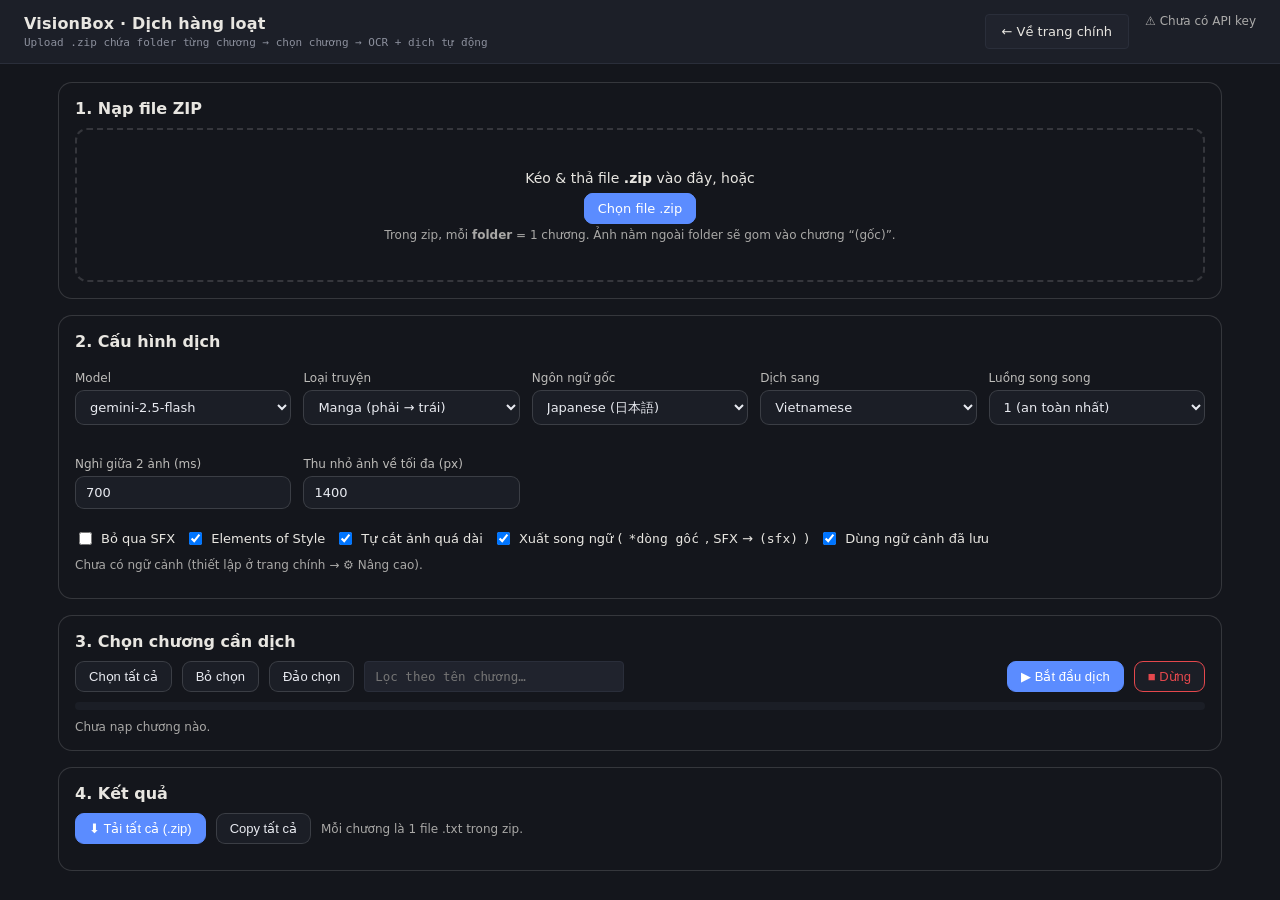
==== commit 92658ce7: "Update batch.html" ====
--- a/batch.html
+++ b/batch.html
@@ -105,6 +105,7 @@
 <script src="jszip.min.js"></script>
 <script src="style-guide.js"></script>
 <script src="vb-core.js"></script>
+<script src="vb-format.js"></script>   <!-- BẮT BUỘC: VB.FMT dùng trong chapterText() -->
 <script src="vb-batch.js"></script>
 </body>
 </html>
--- a/vb-extra.css
+++ b/vb-extra.css
@@ -0,0 +1,104 @@
+/* vb-extra.css — style cho modal mo rong + trang batch */
+:root { --vb-bd: rgba(255,255,255,.14); --vb-bg: #14161c; --vb-bg2: #1b1e26; --vb-fg: #e8eaf0; --vb-acc:#5b8cff; }
+body.light-mode, [data-theme="light"] { --vb-bd:#d8dce6; --vb-bg:#fff; --vb-bg2:#f4f6fa; --vb-fg:#1d2029; }
+
+/* topbar */
+.vb-topbar-field .vb-topbar-btns { display:flex; align-items:center; gap:8px; flex-wrap:wrap; }
+.vb-hookstatus { font-size:12px; opacity:.7; }
+
+/* modal */
+.vb-modal-backdrop { position:fixed; inset:0; background:rgba(0,0,0,.55); display:flex; align-items:center; justify-content:center; z-index:9999; padding:24px; }
+.vb-modal-backdrop[hidden] { display:none; }
+.vb-modal { width:min(900px,100%); max-height:88vh; display:flex; flex-direction:column; background:var(--vb-bg); color:var(--vb-fg); border:1px solid var(--vb-bd); border-radius:14px; box-shadow:0 20px 60px rgba(0,0,0,.45); overflow:hidden; }
+.vb-modal-head { display:flex; align-items:center; gap:8px; padding:10px 12px; border-bottom:1px solid var(--vb-bd); }
+.vb-tabs { display:flex; gap:6px; flex:1; }
+.vb-tab { background:transparent; color:inherit; border:1px solid transparent; border-radius:9px; padding:8px 14px; cursor:pointer; font-size:14px; }
+.vb-tab.is-active { background:var(--vb-bg2); border-color:var(--vb-bd); font-weight:600; }
+.vb-x { background:transparent; border:none; color:inherit; font-size:18px; cursor:pointer; padding:4px 8px; }
+.vb-modal-body { padding:16px; overflow:auto; }
+.vb-modal-foot { display:flex; align-items:center; gap:8px; padding:10px 14px; border-top:1px solid var(--vb-bd); background:var(--vb-bg2); }
+.vb-pane { display:none; }
+.vb-pane.is-active { display:block; }
+.vb-spacer { flex:1; }
+
+/* controls */
+.vb-btn { background:var(--vb-bg2); color:var(--vb-fg); border:1px solid var(--vb-bd); border-radius:9px; padding:7px 13px; cursor:pointer; font-size:13px; }
+.vb-btn:hover { border-color:var(--vb-acc); }
+.vb-btn-primary { background:var(--vb-acc); border-color:var(--vb-acc); color:#fff; }
+.vb-btn-danger { border-color:#e5484d; color:#e5484d; }
+.vb-btn-icon { padding:6px 9px; }
+.vb-row { display:flex; align-items:center; gap:10px; flex-wrap:wrap; margin:10px 0; }
+.vb-inline { display:inline-flex; align-items:center; gap:6px; font-size:13px; cursor:pointer; }
+.vb-strong { font-weight:600; font-size:14px; }
+.vb-hint { font-size:12px; opacity:.7; }
+.vb-field { display:flex; flex-direction:column; gap:5px; margin:10px 0; }
+.vb-field label { font-size:12px; opacity:.8; }
+.vb-field input[type=text], .vb-field input[type=number], .vb-field select, .vb-modal textarea, .vb-batch textarea, .vb-filter {
+  background:var(--vb-bg2); color:var(--vb-fg); border:1px solid var(--vb-bd); border-radius:9px; padding:8px 10px; font-size:13px; font-family:inherit; width:100%;
+}
+.vb-modal textarea, .vb-batch textarea { resize:vertical; line-height:1.55; }
+.vb-grid2 { display:grid; grid-template-columns:1fr 1fr; gap:12px; }
+.vb-grid3 { display:grid; grid-template-columns:repeat(auto-fit,minmax(200px,1fr)); gap:12px; }
+.vb-details { margin:10px 0; border:1px dashed var(--vb-bd); border-radius:9px; padding:10px; }
+.vb-sample { background:var(--vb-bg2); border:1px solid var(--vb-bd); border-radius:9px; padding:10px; font-size:13px; white-space:pre-wrap; }
+
+/* keys */
+.vb-keyrow { display:flex; align-items:center; gap:8px; margin-bottom:8px; }
+.vb-keyno { width:20px; text-align:center; opacity:.6; }
+.vb-keyinput { flex:1; background:var(--vb-bg2); color:var(--vb-fg); border:1px solid var(--vb-bd); border-radius:9px; padding:8px 10px; font-size:13px; }
+.vb-keymsg { font-size:11px; min-width:90px; opacity:.8; }
+.vb-keymsg.ok { color:#3ecf8e; } .vb-keymsg.bad { color:#e5484d; }
+.vb-keystatus { display:flex; gap:6px; flex-wrap:wrap; margin-top:10px; }
+.vb-chip { font-size:11px; padding:3px 9px; border-radius:20px; border:1px solid var(--vb-bd); }
+.vb-chip.cool { border-color:#e5a04d; color:#e5a04d; }
+.vb-chip.ok { border-color:#3ecf8e; color:#3ecf8e; }
+
+/* files */
+.vb-filelist { display:flex; flex-direction:column; gap:6px; margin-top:8px; }
+.vb-fileitem { display:flex; align-items:center; gap:10px; padding:6px 10px; border:1px solid var(--vb-bd); border-radius:9px; background:var(--vb-bg2); }
+.vb-fileitem b { font-weight:600; font-size:13px; }
+
+/* batch page */
+.vb-batch { padding:18px; display:flex; flex-direction:column; gap:16px; max-width:1200px; margin:0 auto; }
+.vb-card { border:1px solid var(--vb-bd); border-radius:14px; padding:16px; background:var(--vb-bg); }
+.vb-card h2 { margin:0 0 10px; font-size:16px; }
+.vb-drop { border:2px dashed var(--vb-bd); border-radius:12px; padding:26px; text-align:center; }
+.vb-drop.over { border-color:var(--vb-acc); background:rgba(91,140,255,.08); }
+.vb-filter { max-width:260px; }
+.vb-progress { height:8px; border-radius:6px; background:var(--vb-bg2); overflow:hidden; margin:10px 0; }
+.vb-progress-fill { height:100%; width:0; background:var(--vb-acc); transition:width .25s; }
+.vb-chapters { display:flex; flex-direction:column; gap:6px; max-height:420px; overflow:auto; }
+.vb-chapter { display:flex; align-items:center; gap:10px; padding:8px 12px; border:1px solid var(--vb-bd); border-radius:9px; background:var(--vb-bg2); }
+.vb-chapter.running { border-color:var(--vb-acc); }
+.vb-chapter.done { border-color:#3ecf8e; }
+.vb-chapter.error { border-color:#e5484d; }
+.vb-badge { font-size:11px; opacity:.85; }
+.vb-results { display:flex; flex-direction:column; gap:8px; }
+.vb-result { border:1px solid var(--vb-bd); border-radius:9px; padding:10px; background:var(--vb-bg2); }
+.vb-result summary { cursor:pointer; font-weight:600; }
+@media (max-width:720px){ .vb-grid2 { grid-template-columns:1fr; } }
+.vb-bi-src { color: var(--text-muted); opacity: .8; font-style: italic; }
+body.light-theme .vb-bi-src { opacity: .75; }
+
+/* ---------- thanh xuat chuan tren trang chinh ---------- */
+.vb-fmt-bar {
+  display: flex; align-items: center; gap: 10px; flex-wrap: wrap;
+  margin: 0 24px 12px; padding: 10px 14px;
+  border: 1px solid var(--vb-bd); border-radius: 12px; background: var(--vb-bg2);
+}
+.vb-fmt-name {
+  background: var(--vb-bg); color: var(--vb-fg); border: 1px solid var(--vb-bd);
+  border-radius: 9px; padding: 6px 10px; font-size: 13px; min-width: 220px;
+}
+
+/* ---------- luoi anh cua trang xoa chu ---------- */
+.vb-grid-cards { display: grid; grid-template-columns: repeat(auto-fill, minmax(210px, 1fr)); gap: 12px; }
+.vb-imgcard {
+  border: 1px solid var(--vb-bd); border-radius: 10px; overflow: hidden;
+  background: var(--vb-bg2); display: flex; flex-direction: column; gap: 6px; padding: 8px;
+}
+.vb-imgcard.done { border-color: #3ecf8e; }
+.vb-imgcard.error { border-color: #e5484d; }
+.vb-imgcard-head { display: flex; align-items: center; justify-content: space-between; gap: 6px; font-size: 12px; }
+.vb-imgcard-head b { overflow: hidden; text-overflow: ellipsis; white-space: nowrap; max-width: 120px; }
+.vb-imgcard img { width: 100%; max-height: 260px; object-fit: contain; background: #000; border-radius: 6px; cursor: zoom-in; }
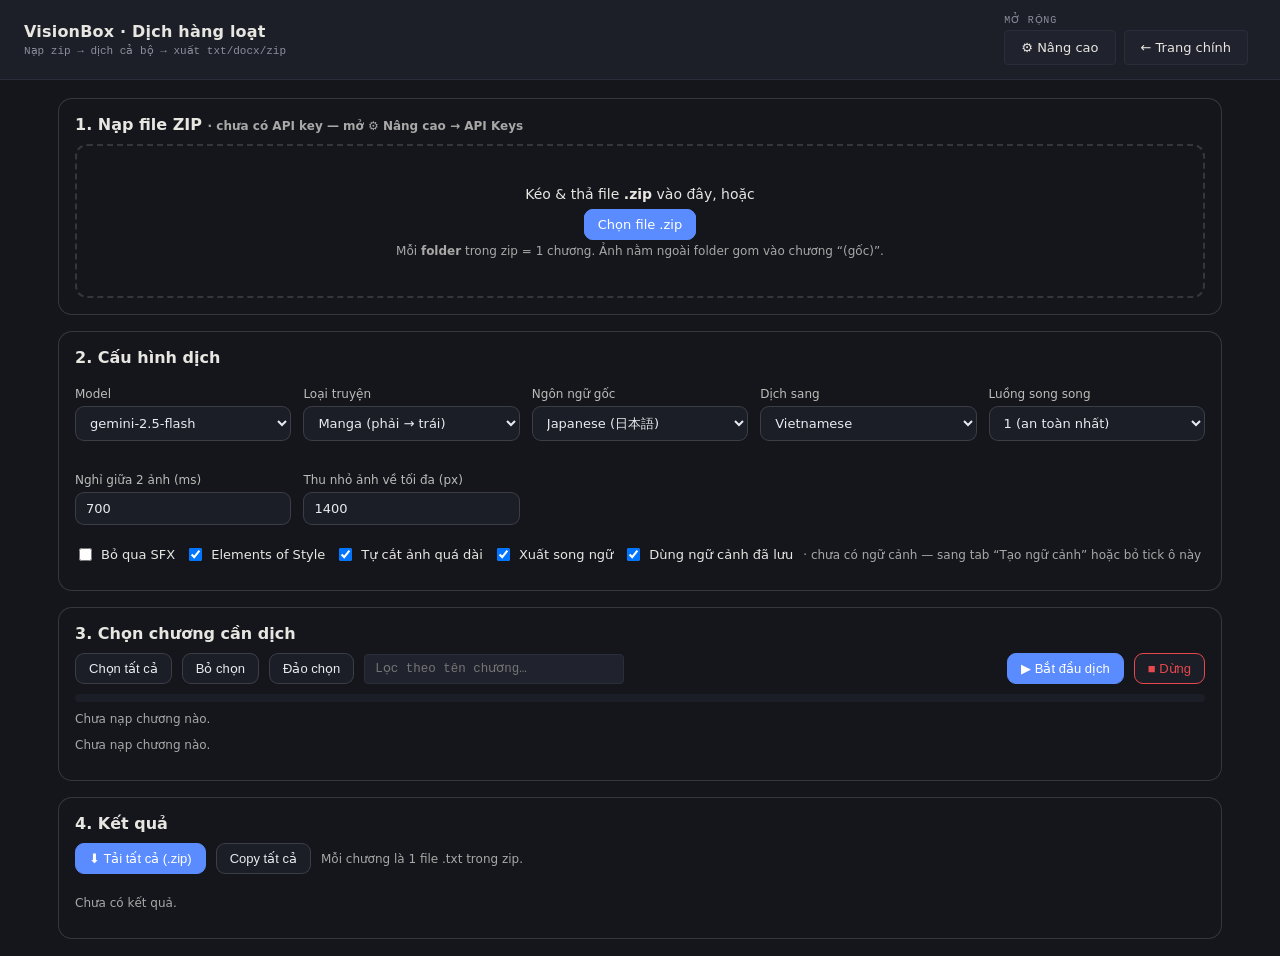
==== commit cc7e2013: "Update batch.html" ====
--- a/batch.html
+++ b/batch.html
@@ -2,64 +2,53 @@
 <html lang="vi">
 <head>
   <meta charset="UTF-8">
-  <meta http-equiv="Content-Security-Policy" content="default-src 'self'; script-src 'self' 'unsafe-inline'; style-src 'self' 'unsafe-inline'; font-src 'self' data:; connect-src 'self' https://generativelanguage.googleapis.com; img-src 'self' data: blob:;">
+  <meta http-equiv="Content-Security-Policy" content="default-src 'self'; script-src 'self'; style-src 'self' 'unsafe-inline'; font-src 'self' data:; connect-src 'self' https://generativelanguage.googleapis.com; img-src 'self' data: blob:;">
   <title>VisionBox — Dịch hàng loạt</title>
   <link rel="icon" href="icon.png" type="image/png">
   <link rel="stylesheet" href="styles.css">
   <link rel="stylesheet" href="vb-extra.css">
 </head>
-<body class="vb-batch-page">
+<body class="vb-studio-page">
 
 <header class="topbar">
-  <div class="brand">
-    <div class="brand-text">
-      <h1>VisionBox · Dịch hàng loạt</h1>
-      <span class="brand-sub">Upload .zip chứa folder từng chương → chọn chương → OCR + dịch tự động</span>
-    </div>
-  </div>
-  <div class="topbar-controls">
-    <button class="btn btn-secondary" id="b-back">← Về trang chính</button>
-    <span class="vb-hookstatus" id="b-keyinfo"></span>
-  </div>
+  <div class="brand"><div class="brand-text">
+    <h1>VisionBox · Dịch hàng loạt</h1>
+    <span class="brand-sub">Nạp zip → dịch cả bộ → xuất txt/docx/zip</span>
+  </div></div>
+  <div class="topbar-controls"></div>
 </header>
 
+<nav class="vb-studio-nav"></nav>
+
 <main class="vb-batch">
-  <!-- BUOC 1 -->
   <section class="vb-card">
-    <h2>1. Nạp file ZIP</h2>
+    <h2>1. Nạp file ZIP <span class="vb-hint" id="b-keyinfo"></span></h2>
     <div class="vb-drop" id="b-drop">
       <p>Kéo &amp; thả file <b>.zip</b> vào đây, hoặc</p>
       <label class="vb-btn vb-btn-primary" for="b-zip">Chọn file .zip</label>
       <input type="file" id="b-zip" accept=".zip,application/zip" multiple hidden>
-      <p class="vb-hint">Trong zip, mỗi <b>folder</b> = 1 chương. Ảnh nằm ngoài folder sẽ gom vào chương “(gốc)”.</p>
+      <p class="vb-hint">Mỗi <b>folder</b> trong zip = 1 chương. Ảnh nằm ngoài folder gom vào chương “(gốc)”.</p>
     </div>
     <div id="b-zipinfo" class="vb-hint"></div>
   </section>
 
-  <!-- BUOC 2 -->
   <section class="vb-card">
     <h2>2. Cấu hình dịch</h2>
     <div class="vb-grid3">
       <div class="vb-field"><label>Model</label>
         <select id="b-model">
-          <option value="gemini-3.1-flash-lite">gemini-3.1-flash-lite</option>
           <option value="gemini-2.5-flash" selected>gemini-2.5-flash</option>
           <option value="gemini-2.5-flash-lite">gemini-2.5-flash-lite</option>
           <option value="gemini-2.5-pro">gemini-2.5-pro</option>
-        </select>
-      </div>
+        </select></div>
       <div class="vb-field"><label>Loại truyện</label>
-        <select id="b-type"><option value="manga">Manga (phải → trái)</option><option value="webtoon">Webtoon (trên → dưới)</option></select>
-      </div>
+        <select id="b-type"><option value="manga">Manga (phải → trái)</option><option value="webtoon">Webtoon (trên → dưới)</option></select></div>
       <div class="vb-field"><label>Ngôn ngữ gốc</label>
-        <select id="b-src"><option value="ja">Japanese (日本語)</option><option value="ko">Korean (한국어)</option><option value="zh">Chinese (中文)</option><option value="en">English</option></select>
-      </div>
+        <select id="b-src"><option value="ja">Japanese (日本語)</option><option value="ko">Korean (한국어)</option><option value="zh">Chinese (中文)</option><option value="en">English</option></select></div>
       <div class="vb-field"><label>Dịch sang</label>
-        <select id="b-dst"><option value="vi">Vietnamese</option><option value="en">English</option><option value="ja">Japanese</option><option value="ko">Korean</option><option value="zh">Chinese</option></select>
-      </div>
+        <select id="b-dst"><option value="vi">Vietnamese</option><option value="en">English</option><option value="ja">Japanese</option><option value="ko">Korean</option><option value="zh">Chinese</option></select></div>
       <div class="vb-field"><label>Luồng song song</label>
-        <select id="b-conc"><option value="1">1 (an toàn nhất)</option><option value="2">2</option><option value="3">3</option></select>
-      </div>
+        <select id="b-conc"><option value="1">1 (an toàn nhất)</option><option value="2">2</option><option value="3">3</option></select></div>
       <div class="vb-field"><label>Nghỉ giữa 2 ảnh (ms)</label><input type="number" id="b-delay" min="0" step="100" value="700"></div>
       <div class="vb-field"><label>Thu nhỏ ảnh về tối đa (px)</label><input type="number" id="b-width" min="600" step="100" value="1400"></div>
     </div>
@@ -67,13 +56,12 @@
       <label class="vb-inline"><input type="checkbox" id="b-skipsfx"> Bỏ qua SFX</label>
       <label class="vb-inline"><input type="checkbox" id="b-style" checked> Elements of Style</label>
       <label class="vb-inline"><input type="checkbox" id="b-slice" checked> Tự cắt ảnh quá dài</label>
-      <label class="vb-inline"><input type="checkbox" id="b-bi" checked> Xuất song ngữ (<code>*dòng gốc</code>, SFX → <code>(sfx)</code>)</label>
+      <label class="vb-inline"><input type="checkbox" id="b-bi" checked> Xuất song ngữ</label>
       <label class="vb-inline"><input type="checkbox" id="b-ctx" checked> Dùng ngữ cảnh đã lưu</label>
       <span class="vb-hint" id="b-ctxinfo"></span>
     </div>
   </section>
 
-  <!-- BUOC 3 -->
   <section class="vb-card">
     <h2>3. Chọn chương cần dịch</h2>
     <div class="vb-row">
@@ -90,7 +78,6 @@
     <div id="b-list" class="vb-chapters"></div>
   </section>
 
-  <!-- BUOC 4 -->
   <section class="vb-card">
     <h2>4. Kết quả</h2>
     <div class="vb-row">
@@ -105,7 +92,9 @@
 <script src="jszip.min.js"></script>
 <script src="style-guide.js"></script>
 <script src="vb-core.js"></script>
-<script src="vb-format.js"></script>   <!-- BẮT BUỘC: VB.FMT dùng trong chapterText() -->
+<script src="vb-format.js"></script>
+<script src="vb-ui.js"></script>
+<script src="vb-studio.js"></script>
 <script src="vb-batch.js"></script>
 </body>
 </html>
--- a/vb-extra.css
+++ b/vb-extra.css
@@ -91,14 +91,29 @@
   border-radius: 9px; padding: 6px 10px; font-size: 13px; min-width: 220px;
 }
 
-/* ---------- luoi anh cua trang xoa chu ---------- */
-.vb-grid-cards { display: grid; grid-template-columns: repeat(auto-fill, minmax(210px, 1fr)); gap: 12px; }
-.vb-imgcard {
-  border: 1px solid var(--vb-bd); border-radius: 10px; overflow: hidden;
-  background: var(--vb-bg2); display: flex; flex-direction: column; gap: 6px; padding: 8px;
+/* ---------- Studio: tab Tạo ngữ cảnh ---------- */
+.vb-genres { display:flex; flex-wrap:wrap; gap:6px; }
+.vb-genre-chip {
+  display:inline-flex; align-items:center; gap:5px;
+  padding:5px 11px; border:1px solid var(--vb-bd); border-radius:999px;
+  font-size:12px; cursor:pointer; user-select:none; background:var(--vb-bg2);
 }
-.vb-imgcard.done { border-color: #3ecf8e; }
-.vb-imgcard.error { border-color: #e5484d; }
-.vb-imgcard-head { display: flex; align-items: center; justify-content: space-between; gap: 6px; font-size: 12px; }
-.vb-imgcard-head b { overflow: hidden; text-overflow: ellipsis; white-space: nowrap; max-width: 120px; }
-.vb-imgcard img { width: 100%; max-height: 260px; object-fit: contain; background: #000; border-radius: 6px; cursor: zoom-in; }
+.vb-genre-chip input { margin:0; accent-color:var(--vb-acc); }
+.vb-genre-chip:has(input:checked) { border-color:var(--vb-acc); color:var(--vb-acc); }
+
+.vb-log {
+  max-height:240px; overflow:auto; font-size:12px; line-height:1.6;
+  font-family:Consolas, ui-monospace, monospace;
+  background:var(--vb-bg2); border:1px solid var(--vb-bd);
+  border-radius:9px; padding:10px; white-space:pre-wrap;
+}
+.vb-log .ok { color:#3ecf8e; }
+.vb-log .bad { color:#e5484d; }
+.vb-log .warn { color:#e5a04d; }
+
+#c-out { font-family:Consolas, ui-monospace, monospace; font-size:12.5px; line-height:1.65; }
+.vb-basechip {
+  display:inline-flex; align-items:center; gap:6px; font-size:12px;
+  padding:3px 10px; border-radius:999px; border:1px solid var(--vb-acc); color:var(--vb-acc);
+}
+
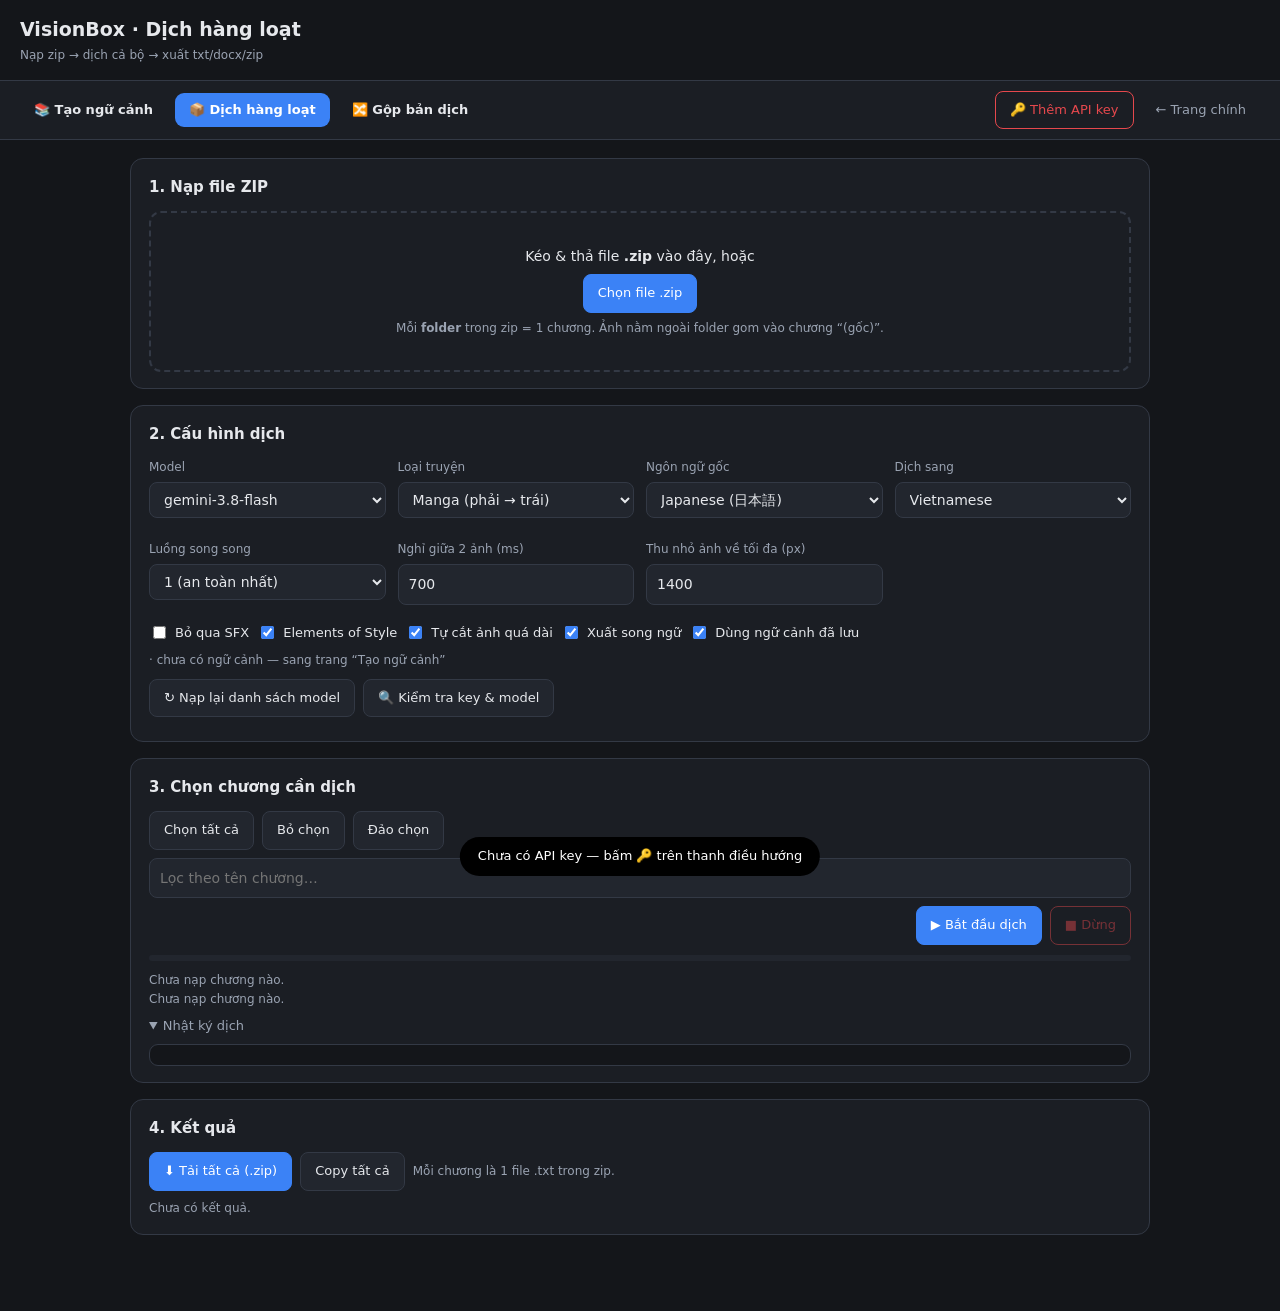
==== commit 638c2bfa: "Update batch.html" ====
--- a/batch.html
+++ b/batch.html
@@ -1,100 +1,138 @@
 <!DOCTYPE html>
 <html lang="vi">
 <head>
-  <meta charset="UTF-8">
-  <meta http-equiv="Content-Security-Policy" content="default-src 'self'; script-src 'self'; style-src 'self' 'unsafe-inline'; font-src 'self' data:; connect-src 'self' https://generativelanguage.googleapis.com; img-src 'self' data: blob:;">
-  <title>VisionBox — Dịch hàng loạt</title>
-  <link rel="icon" href="icon.png" type="image/png">
-  <link rel="stylesheet" href="styles.css">
-  <link rel="stylesheet" href="vb-extra.css">
+<meta charset="UTF-8">
+<meta name="viewport" content="width=device-width, initial-scale=1">
+<meta http-equiv="Content-Security-Policy" content="default-src 'self'; script-src 'self'; style-src 'self' 'unsafe-inline'; font-src 'self' data:; connect-src 'self' https://generativelanguage.googleapis.com; img-src 'self' data: blob:;">
+<title>VisionBox — Dịch hàng loạt</title>
+<link rel="icon" href="icon.png" type="image/png">
+<link rel="stylesheet" href="vb-extra.css">
 </head>
-<body class="vb-studio-page">
+<body>
 
-<header class="topbar">
-  <div class="brand"><div class="brand-text">
+<header class="vbs-top">
+  <div>
     <h1>VisionBox · Dịch hàng loạt</h1>
-    <span class="brand-sub">Nạp zip → dịch cả bộ → xuất txt/docx/zip</span>
-  </div></div>
-  <div class="topbar-controls"></div>
+    <p class="vbs-hint">Nạp zip → dịch cả bộ → xuất txt/docx/zip</p>
+  </div>
 </header>
 
-<nav class="vb-studio-nav"></nav>
+<nav class="vbs-nav"></nav>
 
-<main class="vb-batch">
-  <section class="vb-card">
-    <h2>1. Nạp file ZIP <span class="vb-hint" id="b-keyinfo"></span></h2>
-    <div class="vb-drop" id="b-drop">
+<main class="vbs-main">
+
+  <section class="vbs-card">
+    <h2>1. Nạp file ZIP</h2>
+    <div class="vbs-drop" id="b-drop">
       <p>Kéo &amp; thả file <b>.zip</b> vào đây, hoặc</p>
-      <label class="vb-btn vb-btn-primary" for="b-zip">Chọn file .zip</label>
+      <label class="vbs-btn primary" for="b-zip">Chọn file .zip</label>
       <input type="file" id="b-zip" accept=".zip,application/zip" multiple hidden>
-      <p class="vb-hint">Mỗi <b>folder</b> trong zip = 1 chương. Ảnh nằm ngoài folder gom vào chương “(gốc)”.</p>
+      <p class="vbs-hint">Mỗi <b>folder</b> trong zip = 1 chương. Ảnh nằm ngoài folder gom vào chương “(gốc)”.</p>
     </div>
-    <div id="b-zipinfo" class="vb-hint"></div>
+    <div id="b-zipinfo" class="vbs-hint"></div>
   </section>
 
-  <section class="vb-card">
+  <section class="vbs-card">
     <h2>2. Cấu hình dịch</h2>
-    <div class="vb-grid3">
-      <div class="vb-field"><label>Model</label>
-        <select id="b-model">
-          <option value="gemini-2.5-flash" selected>gemini-2.5-flash</option>
-          <option value="gemini-2.5-flash-lite">gemini-2.5-flash-lite</option>
-          <option value="gemini-2.5-pro">gemini-2.5-pro</option>
-        </select></div>
-      <div class="vb-field"><label>Loại truyện</label>
-        <select id="b-type"><option value="manga">Manga (phải → trái)</option><option value="webtoon">Webtoon (trên → dưới)</option></select></div>
-      <div class="vb-field"><label>Ngôn ngữ gốc</label>
-        <select id="b-src"><option value="ja">Japanese (日本語)</option><option value="ko">Korean (한국어)</option><option value="zh">Chinese (中文)</option><option value="en">English</option></select></div>
-      <div class="vb-field"><label>Dịch sang</label>
-        <select id="b-dst"><option value="vi">Vietnamese</option><option value="en">English</option><option value="ja">Japanese</option><option value="ko">Korean</option><option value="zh">Chinese</option></select></div>
-      <div class="vb-field"><label>Luồng song song</label>
-        <select id="b-conc"><option value="1">1 (an toàn nhất)</option><option value="2">2</option><option value="3">3</option></select></div>
-      <div class="vb-field"><label>Nghỉ giữa 2 ảnh (ms)</label><input type="number" id="b-delay" min="0" step="100" value="700"></div>
-      <div class="vb-field"><label>Thu nhỏ ảnh về tối đa (px)</label><input type="number" id="b-width" min="600" step="100" value="1400"></div>
+    <div class="vbs-grid3">
+      <div class="vbs-field">
+        <label>Model <span class="vbs-hint" id="b-modelinfo"></span></label>
+        <select id="b-model" data-model></select>
+      </div>
+      <div class="vbs-field">
+        <label>Loại truyện</label>
+        <select id="b-type">
+          <option value="manga">Manga (phải → trái)</option>
+          <option value="webtoon">Webtoon (trên → dưới)</option>
+        </select>
+      </div>
+      <div class="vbs-field">
+        <label>Ngôn ngữ gốc</label>
+        <select id="b-src">
+          <option value="ja">Japanese (日本語)</option>
+          <option value="ko">Korean (한국어)</option>
+          <option value="zh">Chinese (中文)</option>
+          <option value="en">English</option>
+        </select>
+      </div>
+      <div class="vbs-field">
+        <label>Dịch sang</label>
+        <select id="b-dst">
+          <option value="vi">Vietnamese</option>
+          <option value="en">English</option>
+          <option value="ja">Japanese</option>
+          <option value="ko">Korean</option>
+          <option value="zh">Chinese</option>
+        </select>
+      </div>
+      <div class="vbs-field">
+        <label>Luồng song song</label>
+        <select id="b-conc">
+          <option value="1">1 (an toàn nhất)</option>
+          <option value="2">2</option>
+          <option value="3">3</option>
+        </select>
+      </div>
+      <div class="vbs-field">
+        <label>Nghỉ giữa 2 ảnh (ms)</label>
+        <input type="number" id="b-delay" min="0" step="100" value="700">
+      </div>
+      <div class="vbs-field">
+        <label>Thu nhỏ ảnh về tối đa (px)</label>
+        <input type="number" id="b-width" min="600" step="100" value="1400">
+      </div>
     </div>
-    <div class="vb-row">
-      <label class="vb-inline"><input type="checkbox" id="b-skipsfx"> Bỏ qua SFX</label>
-      <label class="vb-inline"><input type="checkbox" id="b-style" checked> Elements of Style</label>
-      <label class="vb-inline"><input type="checkbox" id="b-slice" checked> Tự cắt ảnh quá dài</label>
-      <label class="vb-inline"><input type="checkbox" id="b-bi" checked> Xuất song ngữ</label>
-      <label class="vb-inline"><input type="checkbox" id="b-ctx" checked> Dùng ngữ cảnh đã lưu</label>
-      <span class="vb-hint" id="b-ctxinfo"></span>
+
+    <div class="vbs-row">
+      <label class="vbs-inline"><input type="checkbox" id="b-skipsfx"> Bỏ qua SFX</label>
+      <label class="vbs-inline"><input type="checkbox" id="b-style" checked> Elements of Style</label>
+      <label class="vbs-inline"><input type="checkbox" id="b-slice" checked> Tự cắt ảnh quá dài</label>
+      <label class="vbs-inline"><input type="checkbox" id="b-bi" checked> Xuất song ngữ</label>
+      <label class="vbs-inline"><input type="checkbox" id="b-ctx" checked> Dùng ngữ cảnh đã lưu</label>
+      <span class="vbs-hint" id="b-ctxinfo"></span>
+    </div>
+
+    <div class="vbs-row">
+      <button type="button" class="vbs-btn" id="b-refresh-models">↻ Nạp lại danh sách model</button>
+      <button type="button" class="vbs-btn" id="b-test">🔍 Kiểm tra key &amp; model</button>
     </div>
   </section>
 
-  <section class="vb-card">
+  <section class="vbs-card">
     <h2>3. Chọn chương cần dịch</h2>
-    <div class="vb-row">
-      <button class="vb-btn" id="b-all">Chọn tất cả</button>
-      <button class="vb-btn" id="b-none">Bỏ chọn</button>
-      <button class="vb-btn" id="b-invert">Đảo chọn</button>
-      <input type="text" id="b-filter" placeholder="Lọc theo tên chương…" class="vb-filter">
-      <span class="vb-spacer"></span>
-      <button class="vb-btn vb-btn-primary" id="b-start">▶ Bắt đầu dịch</button>
-      <button class="vb-btn vb-btn-danger" id="b-stop" disabled>■ Dừng</button>
+    <div class="vbs-row">
+      <button type="button" class="vbs-btn" id="b-all">Chọn tất cả</button>
+      <button type="button" class="vbs-btn" id="b-none">Bỏ chọn</button>
+      <button type="button" class="vbs-btn" id="b-invert">Đảo chọn</button>
+      <input type="text" id="b-filter" class="vbs-filter" placeholder="Lọc theo tên chương…">
+      <span class="vbs-sp"></span>
+      <button type="button" class="vbs-btn primary" id="b-start">▶ Bắt đầu dịch</button>
+      <button type="button" class="vbs-btn danger" id="b-stop" disabled>■ Dừng</button>
     </div>
-    <div class="vb-progress"><div class="vb-progress-fill" id="b-progress"></div></div>
-    <div class="vb-hint" id="b-status">Chưa nạp chương nào.</div>
-    <div id="b-list" class="vb-chapters"></div>
+    <div class="vbs-progress"><div id="b-progress"></div></div>
+    <div class="vbs-hint" id="b-status">Chưa nạp chương nào.</div>
+    <div id="b-list" class="vbs-chapters"></div>
+    <details id="b-log-open" open>
+      <summary>Nhật ký dịch</summary>
+      <div id="b-log" class="vbs-log"></div>
+    </details>
   </section>
 
-  <section class="vb-card">
+  <section class="vbs-card">
     <h2>4. Kết quả</h2>
-    <div class="vb-row">
-      <button class="vb-btn vb-btn-primary" id="b-zipall">⬇ Tải tất cả (.zip)</button>
-      <button class="vb-btn" id="b-copyall">Copy tất cả</button>
-      <span class="vb-hint">Mỗi chương là 1 file .txt trong zip.</span>
+    <div class="vbs-row">
+      <button type="button" class="vbs-btn primary" id="b-zipall">⬇ Tải tất cả (.zip)</button>
+      <button type="button" class="vbs-btn" id="b-copyall">Copy tất cả</button>
+      <span class="vbs-hint">Mỗi chương là 1 file .txt trong zip.</span>
     </div>
-    <div id="b-results" class="vb-results"></div>
+    <div id="b-results" class="vbs-results"></div>
   </section>
+
 </main>
 
 <script src="jszip.min.js"></script>
 <script src="style-guide.js"></script>
-<script src="vb-core.js"></script>
-<script src="vb-format.js"></script>
-<script src="vb-ui.js"></script>
-<script src="vb-studio.js"></script>
+<script src="vb-shared.js"></script>
 <script src="vb-batch.js"></script>
 </body>
 </html>
--- a/vb-extra.css
+++ b/vb-extra.css
@@ -1,119 +1,57 @@
-/* vb-extra.css — style cho modal mo rong + trang batch */
-:root { --vb-bd: rgba(255,255,255,.14); --vb-bg: #14161c; --vb-bg2: #1b1e26; --vb-fg: #e8eaf0; --vb-acc:#5b8cff; }
-body.light-mode, [data-theme="light"] { --vb-bd:#d8dce6; --vb-bg:#fff; --vb-bg2:#f4f6fa; --vb-fg:#1d2029; }
-
-/* topbar */
-.vb-topbar-field .vb-topbar-btns { display:flex; align-items:center; gap:8px; flex-wrap:wrap; }
-.vb-hookstatus { font-size:12px; opacity:.7; }
-
-/* modal */
-.vb-modal-backdrop { position:fixed; inset:0; background:rgba(0,0,0,.55); display:flex; align-items:center; justify-content:center; z-index:9999; padding:24px; }
-.vb-modal-backdrop[hidden] { display:none; }
-.vb-modal { width:min(900px,100%); max-height:88vh; display:flex; flex-direction:column; background:var(--vb-bg); color:var(--vb-fg); border:1px solid var(--vb-bd); border-radius:14px; box-shadow:0 20px 60px rgba(0,0,0,.45); overflow:hidden; }
-.vb-modal-head { display:flex; align-items:center; gap:8px; padding:10px 12px; border-bottom:1px solid var(--vb-bd); }
-.vb-tabs { display:flex; gap:6px; flex:1; }
-.vb-tab { background:transparent; color:inherit; border:1px solid transparent; border-radius:9px; padding:8px 14px; cursor:pointer; font-size:14px; }
-.vb-tab.is-active { background:var(--vb-bg2); border-color:var(--vb-bd); font-weight:600; }
-.vb-x { background:transparent; border:none; color:inherit; font-size:18px; cursor:pointer; padding:4px 8px; }
-.vb-modal-body { padding:16px; overflow:auto; }
-.vb-modal-foot { display:flex; align-items:center; gap:8px; padding:10px 14px; border-top:1px solid var(--vb-bd); background:var(--vb-bg2); }
-.vb-pane { display:none; }
-.vb-pane.is-active { display:block; }
-.vb-spacer { flex:1; }
-
-/* controls */
-.vb-btn { background:var(--vb-bg2); color:var(--vb-fg); border:1px solid var(--vb-bd); border-radius:9px; padding:7px 13px; cursor:pointer; font-size:13px; }
-.vb-btn:hover { border-color:var(--vb-acc); }
-.vb-btn-primary { background:var(--vb-acc); border-color:var(--vb-acc); color:#fff; }
-.vb-btn-danger { border-color:#e5484d; color:#e5484d; }
-.vb-btn-icon { padding:6px 9px; }
-.vb-row { display:flex; align-items:center; gap:10px; flex-wrap:wrap; margin:10px 0; }
-.vb-inline { display:inline-flex; align-items:center; gap:6px; font-size:13px; cursor:pointer; }
-.vb-strong { font-weight:600; font-size:14px; }
-.vb-hint { font-size:12px; opacity:.7; }
-.vb-field { display:flex; flex-direction:column; gap:5px; margin:10px 0; }
-.vb-field label { font-size:12px; opacity:.8; }
-.vb-field input[type=text], .vb-field input[type=number], .vb-field select, .vb-modal textarea, .vb-batch textarea, .vb-filter {
-  background:var(--vb-bg2); color:var(--vb-fg); border:1px solid var(--vb-bd); border-radius:9px; padding:8px 10px; font-size:13px; font-family:inherit; width:100%;
-}
-.vb-modal textarea, .vb-batch textarea { resize:vertical; line-height:1.55; }
-.vb-grid2 { display:grid; grid-template-columns:1fr 1fr; gap:12px; }
-.vb-grid3 { display:grid; grid-template-columns:repeat(auto-fit,minmax(200px,1fr)); gap:12px; }
-.vb-details { margin:10px 0; border:1px dashed var(--vb-bd); border-radius:9px; padding:10px; }
-.vb-sample { background:var(--vb-bg2); border:1px solid var(--vb-bd); border-radius:9px; padding:10px; font-size:13px; white-space:pre-wrap; }
-
-/* keys */
-.vb-keyrow { display:flex; align-items:center; gap:8px; margin-bottom:8px; }
-.vb-keyno { width:20px; text-align:center; opacity:.6; }
-.vb-keyinput { flex:1; background:var(--vb-bg2); color:var(--vb-fg); border:1px solid var(--vb-bd); border-radius:9px; padding:8px 10px; font-size:13px; }
-.vb-keymsg { font-size:11px; min-width:90px; opacity:.8; }
-.vb-keymsg.ok { color:#3ecf8e; } .vb-keymsg.bad { color:#e5484d; }
-.vb-keystatus { display:flex; gap:6px; flex-wrap:wrap; margin-top:10px; }
-.vb-chip { font-size:11px; padding:3px 9px; border-radius:20px; border:1px solid var(--vb-bd); }
-.vb-chip.cool { border-color:#e5a04d; color:#e5a04d; }
-.vb-chip.ok { border-color:#3ecf8e; color:#3ecf8e; }
-
-/* files */
-.vb-filelist { display:flex; flex-direction:column; gap:6px; margin-top:8px; }
-.vb-fileitem { display:flex; align-items:center; gap:10px; padding:6px 10px; border:1px solid var(--vb-bd); border-radius:9px; background:var(--vb-bg2); }
-.vb-fileitem b { font-weight:600; font-size:13px; }
-
-/* batch page */
-.vb-batch { padding:18px; display:flex; flex-direction:column; gap:16px; max-width:1200px; margin:0 auto; }
-.vb-card { border:1px solid var(--vb-bd); border-radius:14px; padding:16px; background:var(--vb-bg); }
-.vb-card h2 { margin:0 0 10px; font-size:16px; }
-.vb-drop { border:2px dashed var(--vb-bd); border-radius:12px; padding:26px; text-align:center; }
-.vb-drop.over { border-color:var(--vb-acc); background:rgba(91,140,255,.08); }
-.vb-filter { max-width:260px; }
-.vb-progress { height:8px; border-radius:6px; background:var(--vb-bg2); overflow:hidden; margin:10px 0; }
-.vb-progress-fill { height:100%; width:0; background:var(--vb-acc); transition:width .25s; }
-.vb-chapters { display:flex; flex-direction:column; gap:6px; max-height:420px; overflow:auto; }
-.vb-chapter { display:flex; align-items:center; gap:10px; padding:8px 12px; border:1px solid var(--vb-bd); border-radius:9px; background:var(--vb-bg2); }
-.vb-chapter.running { border-color:var(--vb-acc); }
-.vb-chapter.done { border-color:#3ecf8e; }
-.vb-chapter.error { border-color:#e5484d; }
-.vb-badge { font-size:11px; opacity:.85; }
-.vb-results { display:flex; flex-direction:column; gap:8px; }
-.vb-result { border:1px solid var(--vb-bd); border-radius:9px; padding:10px; background:var(--vb-bg2); }
-.vb-result summary { cursor:pointer; font-weight:600; }
-@media (max-width:720px){ .vb-grid2 { grid-template-columns:1fr; } }
-.vb-bi-src { color: var(--text-muted); opacity: .8; font-style: italic; }
-body.light-theme .vb-bi-src { opacity: .75; }
-
-/* ---------- thanh xuat chuan tren trang chinh ---------- */
-.vb-fmt-bar {
-  display: flex; align-items: center; gap: 10px; flex-wrap: wrap;
-  margin: 0 24px 12px; padding: 10px 14px;
-  border: 1px solid var(--vb-bd); border-radius: 12px; background: var(--vb-bg2);
-}
-.vb-fmt-name {
-  background: var(--vb-bg); color: var(--vb-fg); border: 1px solid var(--vb-bd);
-  border-radius: 9px; padding: 6px 10px; font-size: 13px; min-width: 220px;
-}
-
-/* ---------- Studio: tab Tạo ngữ cảnh ---------- */
-.vb-genres { display:flex; flex-wrap:wrap; gap:6px; }
-.vb-genre-chip {
-  display:inline-flex; align-items:center; gap:5px;
-  padding:5px 11px; border:1px solid var(--vb-bd); border-radius:999px;
-  font-size:12px; cursor:pointer; user-select:none; background:var(--vb-bg2);
-}
-.vb-genre-chip input { margin:0; accent-color:var(--vb-acc); }
-.vb-genre-chip:has(input:checked) { border-color:var(--vb-acc); color:var(--vb-acc); }
-
-.vb-log {
-  max-height:240px; overflow:auto; font-size:12px; line-height:1.6;
-  font-family:Consolas, ui-monospace, monospace;
-  background:var(--vb-bg2); border:1px solid var(--vb-bd);
-  border-radius:9px; padding:10px; white-space:pre-wrap;
-}
-.vb-log .ok { color:#3ecf8e; }
-.vb-log .bad { color:#e5484d; }
-.vb-log .warn { color:#e5a04d; }
-
-#c-out { font-family:Consolas, ui-monospace, monospace; font-size:12.5px; line-height:1.65; }
-.vb-basechip {
-  display:inline-flex; align-items:center; gap:6px; font-size:12px;
-  padding:3px 10px; border-radius:999px; border:1px solid var(--vb-acc); color:var(--vb-acc);
-}
-
+:root{--bg:#14161a;--bg2:#1b1e24;--bg3:#22262e;--bd:#333945;--fg:#e6e8ec;--dim:#9aa3b2;--acc:#3b82f6;--ok:#3ecf8e;--bad:#e5484d;--warn:#e5a04d;}
+*{box-sizing:border-box}
+body{margin:0;background:var(--bg);color:var(--fg);font:14px/1.6 "Segoe UI",system-ui,sans-serif}
+h1{font-size:19px;margin:0}h2{font-size:15px;margin:0 0 12px}
+code{background:var(--bg3);padding:1px 5px;border-radius:4px;font-size:12px}
+.vbs-top{display:flex;align-items:center;justify-content:space-between;padding:14px 20px;border-bottom:1px solid var(--bd)}
+.vbs-top p{margin:2px 0 0}
+.vbs-nav{display:flex;align-items:center;gap:8px;flex-wrap:wrap;padding:10px 20px;background:var(--bg2);border-bottom:1px solid var(--bd);position:sticky;top:0;z-index:20}
+.vbs-tab{padding:7px 14px;border-radius:9px;font-size:13px;font-weight:600;text-decoration:none;color:var(--fg)}
+.vbs-tab:hover{background:rgba(255,255,255,.07)}
+.vbs-tab.on{background:var(--acc);color:#fff}
+.vbs-tab.ghost{font-weight:500;color:var(--dim)}
+.vbs-sp{flex:1 1 auto}
+.vbs-main{max-width:1060px;margin:0 auto;padding:18px 20px 60px}
+.vbs-card{background:var(--bg2);border:1px solid var(--bd);border-radius:13px;padding:16px 18px;margin-bottom:16px}
+.vbs-hint{color:var(--dim);font-size:12px;margin:0}
+.vbs-row{display:flex;align-items:center;gap:8px;flex-wrap:wrap;margin:8px 0}
+.vbs-grid2{display:grid;grid-template-columns:repeat(auto-fit,minmax(260px,1fr));gap:12px}
+.vbs-grid3{display:grid;grid-template-columns:repeat(auto-fit,minmax(190px,1fr));gap:12px}
+.vbs-field{display:flex;flex-direction:column;gap:5px;margin-bottom:10px}
+.vbs-field>label{font-size:12px;color:var(--dim)}
+.vbs-inline{display:inline-flex;align-items:center;gap:6px;font-size:13px;cursor:pointer}
+input[type=text],input[type=number],select,textarea{background:var(--bg3);color:var(--fg);border:1px solid var(--bd);border-radius:8px;padding:8px 10px;font:inherit;width:100%}
+textarea{resize:vertical;line-height:1.6}
+textarea.mono,#c-out{font-family:Consolas,ui-monospace,monospace;font-size:12.5px}
+input:focus,select:focus,textarea:focus{outline:none;border-color:var(--acc)}
+input[type=checkbox]{width:auto;accent-color:var(--acc)}
+.vbs-btn{display:inline-flex;align-items:center;gap:6px;background:var(--bg3);color:var(--fg);border:1px solid var(--bd);border-radius:8px;padding:8px 14px;font:inherit;font-size:13px;cursor:pointer}
+.vbs-btn:hover{border-color:var(--acc)}
+.vbs-btn:disabled{opacity:.45;cursor:not-allowed}
+.vbs-btn.primary{background:var(--acc);border-color:var(--acc);color:#fff}
+.vbs-btn.danger{background:transparent;border-color:var(--bad);color:var(--bad)}
+.vbs-drop{border:2px dashed var(--bd);border-radius:12px;padding:26px;text-align:center}
+.vbs-drop.over{border-color:var(--acc);background:rgba(59,130,246,.08)}
+.vbs-drop p{margin:6px 0}
+.vbs-chips{display:flex;flex-wrap:wrap;gap:6px}
+.vbs-chip{display:inline-flex;align-items:center;gap:5px;padding:5px 11px;border:1px solid var(--bd);border-radius:999px;font-size:12px;cursor:pointer;background:var(--bg3)}
+.vbs-chip:has(input:checked){border-color:var(--acc);color:#8ab4ff}
+.vbs-chapter{display:flex;align-items:center;gap:10px;padding:7px 10px;border-radius:8px;cursor:pointer}
+.vbs-chapter:hover{background:rgba(255,255,255,.05)}
+.vbs-chapter-name{flex:1 1 auto}
+.vbs-chapter.run{background:rgba(59,130,246,.14)}
+.vbs-chapter.done{background:rgba(62,207,142,.12)}
+.vbs-chapter.err{background:rgba(229,72,77,.14)}
+.vbs-progress{height:6px;background:var(--bg3);border-radius:99px;overflow:hidden;margin:10px 0}
+.vbs-progress>div{height:100%;width:0;background:var(--acc);transition:width .25s}
+.vbs-log{max-height:240px;overflow:auto;font:12px/1.6 Consolas,ui-monospace,monospace;background:var(--bg);border:1px solid var(--bd);border-radius:9px;padding:10px;white-space:pre-wrap;margin-top:8px}
+.vbs-log .ok{color:var(--ok)}.vbs-log .bad{color:var(--bad)}.vbs-log .warn{color:var(--warn)}
+.vbs-result{border:1px solid var(--bd);border-radius:10px;padding:10px;margin-bottom:10px}
+summary{cursor:pointer;font-size:13px;color:var(--dim);margin-top:6px}
+.vbs-modal{position:fixed;inset:0;background:rgba(0,0,0,.6);display:none;align-items:center;justify-content:center;z-index:200}
+.vbs-modal.on{display:flex}
+.vbs-modal-box{background:var(--bg2);border:1px solid var(--bd);border-radius:14px;padding:18px;width:min(680px,92vw);max-height:88vh;overflow:auto}
+.vbs-modal-head{display:flex;align-items:center;justify-content:space-between;margin-bottom:8px}
+.vbs-x{background:none;border:none;color:var(--dim);font-size:18px;cursor:pointer}
+.vbs-toast{position:fixed;left:50%;bottom:24px;transform:translateX(-50%) translateY(16px);background:#000;color:#fff;padding:9px 18px;border-radius:999px;font-size:13px;opacity:0;pointer-events:none;transition:.2s;z-index:300}
+.vbs-toast.on{opacity:1;transform:translateX(-50%) translateY(0)}
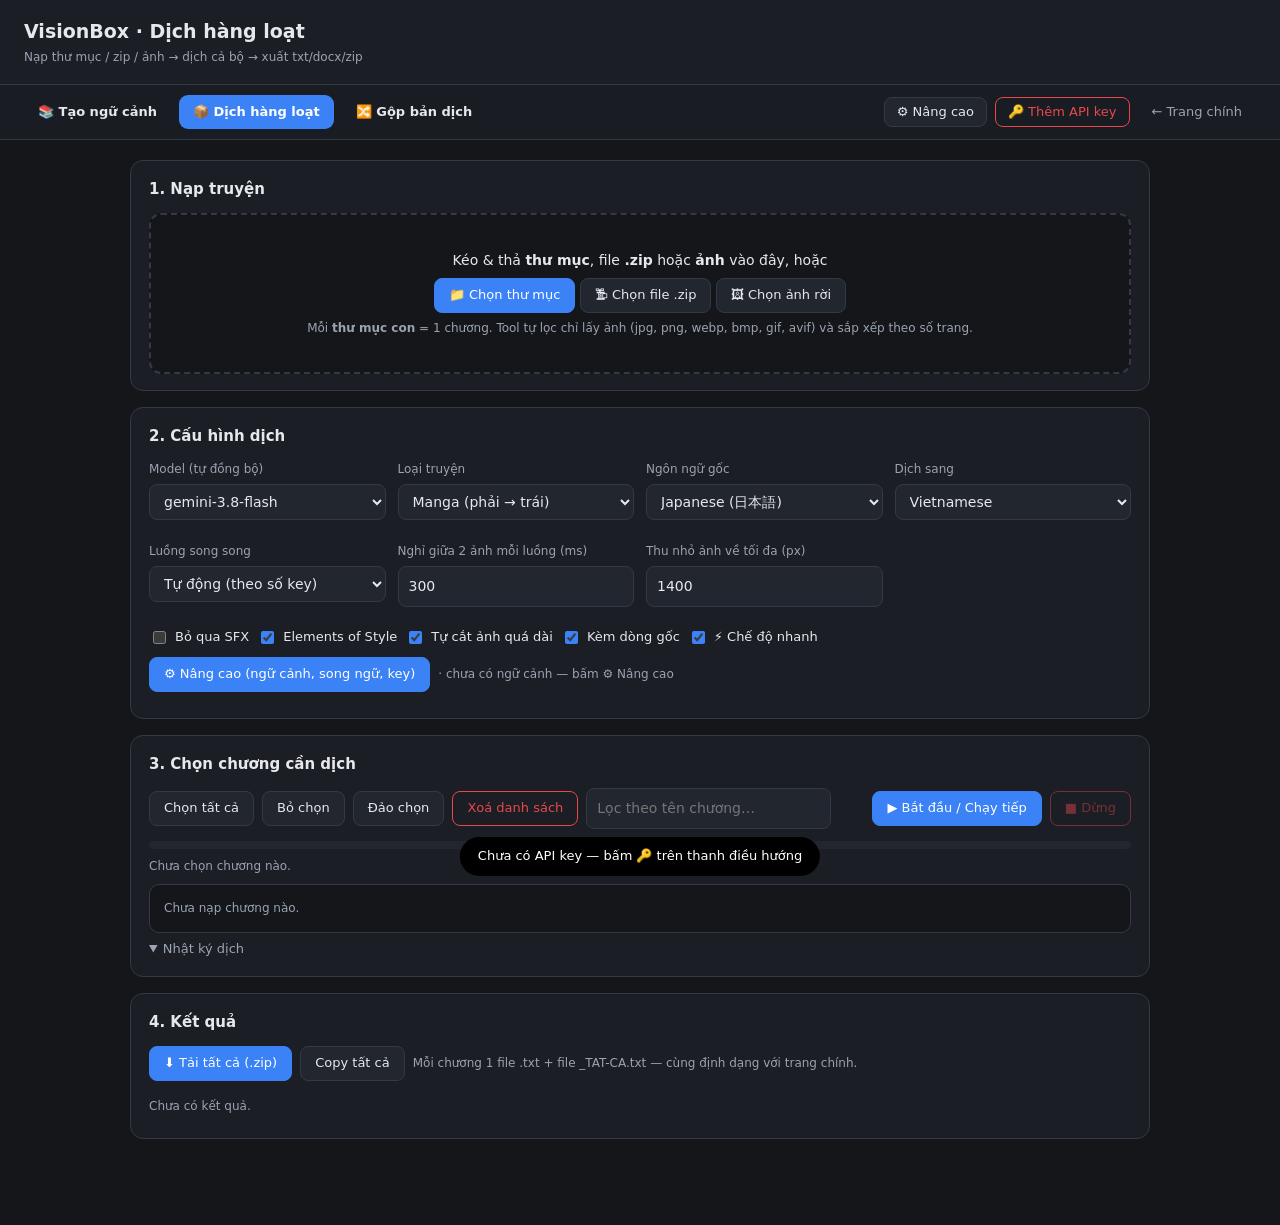
==== commit 9812e544: "Update batch.html" ====
--- a/batch.html
+++ b/batch.html
@@ -9,25 +9,23 @@
 <link rel="stylesheet" href="vb-extra.css">
 </head>
 <body>
-
 <header class="vbs-top">
-  <div>
-    <h1>VisionBox · Dịch hàng loạt</h1>
-    <p class="vbs-hint">Nạp zip → dịch cả bộ → xuất txt/docx/zip</p>
-  </div>
+  <div><h1>VisionBox · Dịch hàng loạt</h1><p class="vbs-hint">Nạp thư mục / zip / ảnh → dịch cả bộ → xuất txt/docx/zip</p></div>
 </header>
-
 <nav class="vbs-nav"></nav>
 
 <main class="vbs-main">
-
   <section class="vbs-card">
-    <h2>1. Nạp file ZIP</h2>
+    <h2>1. Nạp truyện</h2>
     <div class="vbs-drop" id="b-drop">
-      <p>Kéo &amp; thả file <b>.zip</b> vào đây, hoặc</p>
-      <label class="vbs-btn primary" for="b-zip">Chọn file .zip</label>
+      <p>Kéo &amp; thả <b>thư mục</b>, file <b>.zip</b> hoặc <b>ảnh</b> vào đây, hoặc</p>
+      <label class="vbs-btn primary" for="b-folder">📁 Chọn thư mục</label>
+      <input type="file" id="b-folder" webkitdirectory directory multiple hidden>
+      <label class="vbs-btn" for="b-zip">🗜 Chọn file .zip</label>
       <input type="file" id="b-zip" accept=".zip,application/zip" multiple hidden>
-      <p class="vbs-hint">Mỗi <b>folder</b> trong zip = 1 chương. Ảnh nằm ngoài folder gom vào chương “(gốc)”.</p>
+      <label class="vbs-btn" for="b-imgs">🖼 Chọn ảnh rời</label>
+      <input type="file" id="b-imgs" accept="image/*" multiple hidden>
+      <p class="vbs-hint">Mỗi <b>thư mục con</b> = 1 chương. Tool tự lọc chỉ lấy ảnh (jpg, png, webp, bmp, gif, avif) và sắp xếp theo số trang.</p>
     </div>
     <div id="b-zipinfo" class="vbs-hint"></div>
   </section>
@@ -35,66 +33,24 @@
   <section class="vbs-card">
     <h2>2. Cấu hình dịch</h2>
     <div class="vbs-grid3">
-      <div class="vbs-field">
-        <label>Model <span class="vbs-hint" id="b-modelinfo"></span></label>
-        <select id="b-model" data-model></select>
-      </div>
-      <div class="vbs-field">
-        <label>Loại truyện</label>
-        <select id="b-type">
-          <option value="manga">Manga (phải → trái)</option>
-          <option value="webtoon">Webtoon (trên → dưới)</option>
-        </select>
-      </div>
-      <div class="vbs-field">
-        <label>Ngôn ngữ gốc</label>
-        <select id="b-src">
-          <option value="ja">Japanese (日本語)</option>
-          <option value="ko">Korean (한국어)</option>
-          <option value="zh">Chinese (中文)</option>
-          <option value="en">English</option>
-        </select>
-      </div>
-      <div class="vbs-field">
-        <label>Dịch sang</label>
-        <select id="b-dst">
-          <option value="vi">Vietnamese</option>
-          <option value="en">English</option>
-          <option value="ja">Japanese</option>
-          <option value="ko">Korean</option>
-          <option value="zh">Chinese</option>
-        </select>
-      </div>
-      <div class="vbs-field">
-        <label>Luồng song song</label>
-        <select id="b-conc">
-          <option value="1">1 (an toàn nhất)</option>
-          <option value="2">2</option>
-          <option value="3">3</option>
-        </select>
-      </div>
-      <div class="vbs-field">
-        <label>Nghỉ giữa 2 ảnh (ms)</label>
-        <input type="number" id="b-delay" min="0" step="100" value="700">
-      </div>
-      <div class="vbs-field">
-        <label>Thu nhỏ ảnh về tối đa (px)</label>
-        <input type="number" id="b-width" min="600" step="100" value="1400">
-      </div>
+      <div class="vbs-field"><label>Model (tự đồng bộ) <span class="vbs-hint" id="b-modelinfo"></span></label><select id="b-model" data-model></select></div>
+      <div class="vbs-field"><label>Loại truyện</label><select id="b-type"><option value="manga">Manga (phải → trái)</option><option value="webtoon">Webtoon (trên → dưới)</option></select></div>
+      <div class="vbs-field"><label>Ngôn ngữ gốc</label><select id="b-src"><option value="ja">Japanese (日本語)</option><option value="ko">Korean (한국어)</option><option value="zh">Chinese (中文)</option><option value="en">English</option></select></div>
+      <div class="vbs-field"><label>Dịch sang</label><select id="b-dst"><option value="vi">Vietnamese</option><option value="en">English</option><option value="ja">Japanese</option><option value="ko">Korean</option><option value="zh">Chinese</option></select></div>
+      <div class="vbs-field"><label>Luồng song song</label><select id="b-conc"><option value="auto">Tự động (theo số key)</option><option value="1">1</option><option value="2">2</option><option value="3">3</option><option value="4">4</option><option value="6">6</option></select></div>
+      <div class="vbs-field"><label>Nghỉ giữa 2 ảnh mỗi luồng (ms)</label><input type="number" id="b-delay" min="0" step="100" value="300"></div>
+      <div class="vbs-field"><label>Thu nhỏ ảnh về tối đa (px)</label><input type="number" id="b-width" min="600" step="100" value="1400"></div>
     </div>
-
     <div class="vbs-row">
       <label class="vbs-inline"><input type="checkbox" id="b-skipsfx"> Bỏ qua SFX</label>
       <label class="vbs-inline"><input type="checkbox" id="b-style" checked> Elements of Style</label>
       <label class="vbs-inline"><input type="checkbox" id="b-slice" checked> Tự cắt ảnh quá dài</label>
-      <label class="vbs-inline"><input type="checkbox" id="b-bi" checked> Xuất song ngữ</label>
-      <label class="vbs-inline"><input type="checkbox" id="b-ctx" checked> Dùng ngữ cảnh đã lưu</label>
+      <label class="vbs-inline"><input type="checkbox" id="b-bi" checked> Kèm dòng gốc</label>
+      <label class="vbs-inline" title="Giảm suy luận nội bộ của model → nhanh hơn rõ rệt"><input type="checkbox" id="b-fast" checked> ⚡ Chế độ nhanh</label>
+    </div>
+    <div class="vbs-row">
+      <button type="button" class="vbs-btn primary" id="b-adv">⚙ Nâng cao (ngữ cảnh, song ngữ, key)</button>
       <span class="vbs-hint" id="b-ctxinfo"></span>
-    </div>
-
-    <div class="vbs-row">
-      <button type="button" class="vbs-btn" id="b-refresh-models">↻ Nạp lại danh sách model</button>
-      <button type="button" class="vbs-btn" id="b-test">🔍 Kiểm tra key &amp; model</button>
     </div>
   </section>
 
@@ -104,18 +60,16 @@
       <button type="button" class="vbs-btn" id="b-all">Chọn tất cả</button>
       <button type="button" class="vbs-btn" id="b-none">Bỏ chọn</button>
       <button type="button" class="vbs-btn" id="b-invert">Đảo chọn</button>
+      <button type="button" class="vbs-btn danger" id="b-clear">Xoá danh sách</button>
       <input type="text" id="b-filter" class="vbs-filter" placeholder="Lọc theo tên chương…">
       <span class="vbs-sp"></span>
-      <button type="button" class="vbs-btn primary" id="b-start">▶ Bắt đầu dịch</button>
+      <button type="button" class="vbs-btn primary" id="b-start">▶ Bắt đầu / Chạy tiếp</button>
       <button type="button" class="vbs-btn danger" id="b-stop" disabled>■ Dừng</button>
     </div>
     <div class="vbs-progress"><div id="b-progress"></div></div>
     <div class="vbs-hint" id="b-status">Chưa nạp chương nào.</div>
     <div id="b-list" class="vbs-chapters"></div>
-    <details id="b-log-open" open>
-      <summary>Nhật ký dịch</summary>
-      <div id="b-log" class="vbs-log"></div>
-    </details>
+    <details id="b-log-open" open><summary>Nhật ký dịch</summary><div id="b-log" class="vbs-log"></div></details>
   </section>
 
   <section class="vbs-card">
@@ -123,16 +77,17 @@
     <div class="vbs-row">
       <button type="button" class="vbs-btn primary" id="b-zipall">⬇ Tải tất cả (.zip)</button>
       <button type="button" class="vbs-btn" id="b-copyall">Copy tất cả</button>
-      <span class="vbs-hint">Mỗi chương là 1 file .txt trong zip.</span>
+      <span class="vbs-hint">Mỗi chương 1 file .txt + file _TAT-CA.txt — cùng định dạng với trang chính.</span>
     </div>
     <div id="b-results" class="vbs-results"></div>
   </section>
-
 </main>
 
 <script src="jszip.min.js"></script>
 <script src="style-guide.js"></script>
+<script src="vb-models.js"></script>
 <script src="vb-shared.js"></script>
+<script src="vb-batch-adv.js"></script>
 <script src="vb-batch.js"></script>
 </body>
 </html>
--- a/vb-extra.css
+++ b/vb-extra.css
@@ -1,57 +1,294 @@
-:root{--bg:#14161a;--bg2:#1b1e24;--bg3:#22262e;--bd:#333945;--fg:#e6e8ec;--dim:#9aa3b2;--acc:#3b82f6;--ok:#3ecf8e;--bad:#e5484d;--warn:#e5a04d;}
+/* =====================================================================
+   vb-extra.css — VisionBox
+   PHẦN A: index.html  → hộp ⚙ Nâng cao, thanh xuất chuẩn, song ngữ (class vb-*)
+   PHẦN B: studio.html / merge.html / batch.html (class vbs-*)
+           Mọi rule toàn cục của phần B chỉ áp dụng cho trang có .vbs-main
+           nên KHÔNG ảnh hưởng styles.css của trang chính.
+   ===================================================================== */
+
+[hidden]{display:none!important}
+
+/* ================================================================
+   PHẦN A — index.html (vb-*)
+   Dùng biến của styles.css (có fallback) nên tự theo Dark/Light theme.
+   ================================================================ */
+@keyframes vbFade{from{opacity:0}to{opacity:1}}
+@keyframes vbPop{from{opacity:0;transform:translateY(10px) scale(.97)}to{opacity:1;transform:none}}
+
+body.vb-lock{overflow:hidden}
+
+/* ---- Hộp thoại ---- */
+.vb-modal-backdrop{position:fixed;inset:0;z-index:1000;display:flex;align-items:center;justify-content:center;
+  padding:20px;background:rgba(0,0,0,.62);-webkit-backdrop-filter:blur(4px);backdrop-filter:blur(4px);
+  animation:vbFade .2s ease}
+.vb-modal{display:flex;flex-direction:column;width:min(880px,100%);height:min(86vh,780px);max-height:100%;
+  background:var(--panel,#1c1f28);color:var(--text,#e8e6e1);border:1px solid var(--border,#2a2e3a);
+  border-radius:14px;box-shadow:0 24px 70px rgba(0,0,0,.55);overflow:hidden;color-scheme:dark;
+  animation:vbPop .28s cubic-bezier(.34,1.56,.64,1)}
+@supports (height:1dvh){.vb-modal{height:min(86dvh,780px)}}
+body.light-theme .vb-modal{color-scheme:light}
+
+.vb-modal-head{flex:0 0 auto;display:flex;align-items:flex-end;justify-content:space-between;gap:12px;
+  padding:10px 12px 0 14px;border-bottom:1px solid var(--border,#2a2e3a);background:var(--panel-2,#20232d)}
+.vb-tabs{display:flex;gap:4px;flex-wrap:wrap;min-width:0}
+.vb-tab{appearance:none;background:transparent;border:0;border-bottom:2px solid transparent;margin-bottom:-1px;
+  padding:10px 14px;border-radius:8px 8px 0 0;color:var(--text-muted,#8b8f9c);font:inherit;font-size:13px;
+  font-weight:600;cursor:pointer;white-space:nowrap;
+  transition:color .15s,background .15s,border-color .15s}
+.vb-tab:hover{color:var(--text,#e8e6e1);background:var(--accent-soft,#e2483d22)}
+.vb-tab.is-active{color:var(--accent,#e2483d);border-bottom-color:var(--accent,#e2483d)}
+.vb-tab:focus-visible{outline:none;box-shadow:inset 0 0 0 2px var(--accent,#e2483d)}
+.vb-x{flex:0 0 auto;display:grid;place-items:center;width:32px;height:32px;margin-bottom:6px;
+  border:1px solid transparent;background:transparent;color:var(--text-muted,#8b8f9c);border-radius:8px;
+  font-size:16px;cursor:pointer;transition:color .15s,border-color .15s,background .15s}
+.vb-x:hover{color:var(--accent,#e2483d);border-color:var(--accent,#e2483d);background:var(--accent-soft,#e2483d22)}
+.vb-x:focus-visible{outline:none;box-shadow:0 0 0 3px var(--accent-soft,#e2483d22),0 0 0 1px var(--accent,#e2483d)}
+
+.vb-modal-body{flex:1 1 auto;min-height:0;overflow-y:auto;overscroll-behavior:contain;padding:16px 18px}
+.vb-pane{display:none}
+.vb-pane.is-active{display:block;animation:vbFade .18s ease}
+.vb-modal-foot{flex:0 0 auto;display:flex;align-items:center;flex-wrap:wrap;gap:8px;padding:12px 18px;
+  border-top:1px solid var(--border,#2a2e3a);background:var(--panel-2,#20232d)}
+.vb-modal-foot .vb-hint{margin:0}
+.vb-dirty{color:var(--warn,#d9a441);font-size:12px;font-weight:600}
+
+/* ---- Chữ, hàng, lưới ---- */
+.vb-hint{margin:0;color:var(--text-muted,#8b8f9c);font-size:12px;line-height:1.55}
+p.vb-hint{margin:0 0 14px}
+.vb-strong{font-weight:600}
+.vb-spacer{flex:1 1 auto}
+.vb-row{display:flex;flex-wrap:wrap;align-items:center;gap:8px;margin:12px 0}
+.vb-inline{display:inline-flex;align-items:center;gap:6px;font-size:13px;cursor:pointer;user-select:none}
+.vb-pane>.vb-inline{display:flex;margin-bottom:8px}
+.vb-grid2{display:grid;grid-template-columns:repeat(auto-fit,minmax(240px,1fr));gap:12px}
+
+.vb-field{display:flex;flex-direction:column;gap:5px;margin-bottom:12px}
+.vb-field>label{font-family:var(--font-mono,Consolas,monospace);font-size:10px;text-transform:uppercase;
+  letter-spacing:.08em;color:var(--text-muted,#8b8f9c)}
+
+/* ---- Ô nhập ---- */
+.vb-modal textarea,
+.vb-modal input[type=text],
+.vb-modal input[type=number],
+.vb-modal select,
+.vb-fmt-bar input[type=text]{width:100%;min-width:0;background:var(--panel-2,#20232d);color:var(--text,#e8e6e1);
+  border:1px solid var(--border,#2a2e3a);border-radius:6px;padding:8px 10px;
+  font-family:var(--font-mono,Consolas,monospace);font-size:12.5px;line-height:1.55}
+.vb-modal textarea{resize:vertical}
+.vb-modal textarea:focus,.vb-modal input:focus,.vb-modal select:focus,.vb-fmt-bar input[type=text]:focus{
+  outline:none;border-color:var(--accent,#e2483d);box-shadow:0 0 0 3px var(--accent-soft,#e2483d22)}
+.vb-modal input[type=checkbox],.vb-modal input[type=radio],.vb-fmt-bar input[type=checkbox]{
+  width:auto;min-width:0;accent-color:var(--accent,#e2483d);cursor:pointer}
+.vb-modal .vb-inline .vb-num{width:84px}
+.vb-modal .vb-row>select{flex:1 1 240px;width:auto}
+#vb-key-text{white-space:pre;overflow:auto;min-height:150px}
+.vb-masked{-webkit-text-security:disc;text-security:disc}
+@supports not (-webkit-text-security:disc){.vb-masked{filter:blur(4px)}}
+
+/* ---- Nút ---- */
+.vb-btn{display:inline-flex;align-items:center;gap:6px;padding:7px 12px;background:var(--panel-2,#20232d);
+  color:var(--text,#e8e6e1);border:1px solid var(--border,#2a2e3a);border-radius:6px;font:inherit;font-size:12.5px;
+  line-height:1.3;white-space:nowrap;text-decoration:none;cursor:pointer;user-select:none;
+  transition:border-color .15s,color .15s,background .15s,transform .1s,filter .15s}
+.vb-btn:hover{border-color:var(--accent,#e2483d);color:var(--accent,#e2483d)}
+.vb-btn:active{transform:scale(.97)}
+.vb-btn:disabled{opacity:.4;cursor:not-allowed;transform:none}
+.vb-btn:focus-visible{outline:none;box-shadow:0 0 0 3px var(--accent-soft,#e2483d22),0 0 0 1px var(--accent,#e2483d)}
+.vb-btn-primary{background:var(--accent,#e2483d);border-color:var(--accent,#e2483d);color:#14161c;font-weight:600}
+.vb-btn-primary:hover{color:#14161c;filter:brightness(1.1)}
+.vb-btn-danger{background:transparent;color:var(--text-muted,#8b8f9c)}
+.vb-btn-danger:hover{background:var(--accent-soft,#e2483d22)}
+.vb-btn-icon{padding:3px 8px;font-size:12px}
+
+/* ---- Trạng thái key ---- */
+.vb-keystatus{display:flex;flex-wrap:wrap;gap:6px;max-height:112px;overflow:auto;margin-top:6px}
+.vb-chip{display:inline-flex;align-items:center;padding:3px 10px;border:1px solid var(--border,#2a2e3a);
+  border-radius:999px;background:var(--panel-2,#20232d);color:var(--text-muted,#8b8f9c);
+  font-family:var(--font-mono,Consolas,monospace);font-size:11px;white-space:nowrap}
+.vb-chip.ok{color:var(--ok,#5fb3a3);border-color:var(--ok,#5fb3a3);background:var(--ok-soft,#5fb3a322)}
+.vb-chip.cool{color:var(--warn,#d9a441);border-color:var(--warn,#d9a441)}
+#vb-key-test-out{margin-top:8px;font-size:12px;line-height:1.6}
+
+/* ---- Danh sách file ngữ cảnh ---- */
+.vb-filelist{display:flex;flex-direction:column;gap:6px;margin-top:8px}
+.vb-fileitem{display:flex;align-items:center;gap:10px;padding:7px 10px;background:var(--panel-2,#20232d);
+  border:1px solid var(--border,#2a2e3a);border-radius:8px}
+.vb-fileitem>label{flex:0 1 auto;min-width:0}
+.vb-fileitem b{display:inline-block;max-width:380px;overflow:hidden;text-overflow:ellipsis;white-space:nowrap;vertical-align:bottom}
+
+/* ---- Ví dụ song ngữ ---- */
+.vb-sample{margin:8px 0 12px;padding:10px 12px;background:var(--panel-2,#20232d);
+  border:1px dashed var(--border,#2a2e3a);border-radius:8px;font-family:var(--font-mono,Consolas,monospace);
+  font-size:12.5px;line-height:1.7;white-space:pre-wrap;color:var(--text,#e8e6e1)}
+
+/* ---- Nút "Mở rộng" trên topbar ---- */
+.vb-topbar-btns{display:flex;align-items:center;gap:6px;flex-wrap:wrap}
+.vb-topbar-btns .btn{padding:7px 12px;font-size:12.5px;white-space:nowrap}
+.vb-hookstatus{max-width:220px;overflow:hidden;text-overflow:ellipsis;white-space:nowrap;
+  font-family:var(--font-mono,Consolas,monospace);font-size:11px;color:var(--text-muted,#8b8f9c)}
+.vb-hookstatus:empty{display:none}
+
+/* ---- Thanh xuất theo định dạng chuẩn ---- */
+.vb-fmt-bar{display:flex;flex-wrap:wrap;align-items:center;gap:8px;margin:0 24px 16px;padding:10px 14px;
+  background:var(--panel,#1c1f28);border:1px solid var(--border,#2a2e3a);border-radius:8px;color:var(--text,#e8e6e1)}
+.vb-fmt-name{flex:1 1 220px;max-width:340px}
+
+/* ---- Dòng gốc trong chế độ song ngữ ---- */
+.vb-bi-src{color:var(--text-muted,#8b8f9c);font-style:italic;font-size:.93em}
+
+/* ---- Toast ---- */
+.vb-toast{position:fixed;left:50%;bottom:24px;z-index:3000;padding:9px 18px;background:#000;color:#fff;
+  border-radius:999px;font-size:13px;opacity:0;pointer-events:none;
+  transform:translateX(-50%) translateY(16px);transition:opacity .2s,transform .2s}
+.vb-toast.is-on{opacity:1;transform:translateX(-50%) translateY(0)}
+
+@media (max-width:640px){
+  .vb-modal-backdrop{padding:0;align-items:flex-end}
+  .vb-modal{height:94vh;border-radius:14px 14px 0 0}
+  @supports (height:1dvh){.vb-modal{height:94dvh}}
+  .vb-tab{padding:9px 10px;font-size:12px}
+  .vb-modal-body{padding:14px}
+  .vb-modal-foot{padding:10px 14px}
+  .vb-fmt-bar{margin:0 12px 16px}
+  .vb-fileitem b{max-width:180px}
+}
+
+/* ================================================================
+   PHẦN B — studio.html / merge.html / batch.html (vbs-*)
+   ================================================================ */
 *{box-sizing:border-box}
-body{margin:0;background:var(--bg);color:var(--fg);font:14px/1.6 "Segoe UI",system-ui,sans-serif}
-h1{font-size:19px;margin:0}h2{font-size:15px;margin:0 0 12px}
-code{background:var(--bg3);padding:1px 5px;border-radius:4px;font-size:12px}
-.vbs-top{display:flex;align-items:center;justify-content:space-between;padding:14px 20px;border-bottom:1px solid var(--bd)}
+
+body:has(.vbs-main){
+  --bg:#14161a;--bg2:#1b1e24;--bg3:#22262e;--bd:#333945;--fg:#e6e8ec;--dim:#9aa3b2;
+  --acc:#3b82f6;--ok:#3ecf8e;--bad:#e5484d;--warn:#e5a04d;
+  margin:0;background:var(--bg);color:var(--fg);
+  font:14px/1.6 "Segoe UI",system-ui,-apple-system,sans-serif;color-scheme:dark;
+}
+
+.vbs-top{display:flex;align-items:center;justify-content:space-between;gap:12px;padding:16px 24px;
+  background:var(--bg2);border-bottom:1px solid var(--bd)}
+.vbs-top h1{margin:0;font-size:19px;font-weight:700}
 .vbs-top p{margin:2px 0 0}
-.vbs-nav{display:flex;align-items:center;gap:8px;flex-wrap:wrap;padding:10px 20px;background:var(--bg2);border-bottom:1px solid var(--bd);position:sticky;top:0;z-index:20}
-.vbs-tab{padding:7px 14px;border-radius:9px;font-size:13px;font-weight:600;text-decoration:none;color:var(--fg)}
+
+.vbs-nav{position:sticky;top:0;z-index:20;display:flex;align-items:center;gap:8px;flex-wrap:wrap;
+  padding:10px 24px;background:rgba(27,30,36,.92);-webkit-backdrop-filter:blur(8px);backdrop-filter:blur(8px);
+  border-bottom:1px solid var(--bd)}
+.vbs-nav .vbs-btn{padding:6px 12px}
+.vbs-tab{padding:7px 14px;border-radius:9px;font-size:13px;font-weight:600;text-decoration:none;color:var(--fg);
+  white-space:nowrap;transition:background .15s,color .15s}
 .vbs-tab:hover{background:rgba(255,255,255,.07)}
 .vbs-tab.on{background:var(--acc);color:#fff}
 .vbs-tab.ghost{font-weight:500;color:var(--dim)}
 .vbs-sp{flex:1 1 auto}
-.vbs-main{max-width:1060px;margin:0 auto;padding:18px 20px 60px}
+.vbs-grow{flex:1 1 220px;min-width:0}
+
+.vbs-main{max-width:1060px;margin:0 auto;padding:20px 20px 70px}
+.vbs-main h2{margin:0 0 12px;font-size:15px;font-weight:700;display:flex;align-items:baseline;gap:8px;flex-wrap:wrap}
+.vbs-main code,.vbs-modal code{background:var(--bg3);padding:1px 5px;border-radius:4px;font-size:12px}
+.vbs-main summary{cursor:pointer;font-size:13px;color:var(--dim);margin-top:6px;user-select:none}
+.vbs-main summary:hover{color:var(--fg)}
+
 .vbs-card{background:var(--bg2);border:1px solid var(--bd);border-radius:13px;padding:16px 18px;margin-bottom:16px}
-.vbs-hint{color:var(--dim);font-size:12px;margin:0}
-.vbs-row{display:flex;align-items:center;gap:8px;flex-wrap:wrap;margin:8px 0}
+.vbs-hint{margin:0;color:var(--dim);font-size:12px;font-weight:400}
+.vbs-row{display:flex;align-items:center;gap:8px;flex-wrap:wrap;margin:10px 0}
 .vbs-grid2{display:grid;grid-template-columns:repeat(auto-fit,minmax(260px,1fr));gap:12px}
-.vbs-grid3{display:grid;grid-template-columns:repeat(auto-fit,minmax(190px,1fr));gap:12px}
-.vbs-field{display:flex;flex-direction:column;gap:5px;margin-bottom:10px}
+.vbs-grid3{display:grid;grid-template-columns:repeat(auto-fit,minmax(200px,1fr));gap:12px}
+.vbs-field{display:flex;flex-direction:column;gap:5px;margin-bottom:10px;min-width:0}
 .vbs-field>label{font-size:12px;color:var(--dim)}
-.vbs-inline{display:inline-flex;align-items:center;gap:6px;font-size:13px;cursor:pointer}
-input[type=text],input[type=number],select,textarea{background:var(--bg3);color:var(--fg);border:1px solid var(--bd);border-radius:8px;padding:8px 10px;font:inherit;width:100%}
-textarea{resize:vertical;line-height:1.6}
-textarea.mono,#c-out{font-family:Consolas,ui-monospace,monospace;font-size:12.5px}
-input:focus,select:focus,textarea:focus{outline:none;border-color:var(--acc)}
-input[type=checkbox]{width:auto;accent-color:var(--acc)}
-.vbs-btn{display:inline-flex;align-items:center;gap:6px;background:var(--bg3);color:var(--fg);border:1px solid var(--bd);border-radius:8px;padding:8px 14px;font:inherit;font-size:13px;cursor:pointer}
+.vbs-inline{display:inline-flex;align-items:center;gap:6px;font-size:13px;cursor:pointer;user-select:none}
+
+.vbs-main :is(input[type=text],input[type=number],select,textarea),
+.vbs-modal :is(input[type=text],input[type=number],select,textarea){
+  width:100%;background:var(--bg3);color:var(--fg);border:1px solid var(--bd);border-radius:8px;
+  padding:8px 10px;font:inherit}
+.vbs-main textarea,.vbs-modal textarea{resize:vertical;line-height:1.6}
+.vbs-main textarea.mono,.vbs-main #c-out,.vbs-modal textarea{font-family:Consolas,ui-monospace,monospace;font-size:12.5px}
+.vbs-main :is(input,select,textarea):focus,.vbs-modal :is(input,select,textarea):focus{
+  outline:none;border-color:var(--acc);box-shadow:0 0 0 3px rgba(59,130,246,.18)}
+.vbs-main input[type=checkbox],.vbs-modal input[type=checkbox]{width:auto;accent-color:var(--acc)}
+/* độ ưu tiên cao hơn rule :is(...) ở trên để ô lọc chương không bị kéo giãn 100% */
+.vbs-main input.vbs-filter[type=text]{flex:1 1 220px;min-width:160px;width:auto}
+.vbs-modal .vbs-row>.vbs-grow{width:auto}
+
+.vbs-btn{display:inline-flex;align-items:center;gap:6px;padding:8px 14px;background:var(--bg3);color:var(--fg);
+  border:1px solid var(--bd);border-radius:8px;font:inherit;font-size:13px;line-height:1.3;cursor:pointer;
+  text-decoration:none;white-space:nowrap;transition:border-color .15s,background .15s,transform .1s,filter .15s}
 .vbs-btn:hover{border-color:var(--acc)}
-.vbs-btn:disabled{opacity:.45;cursor:not-allowed}
+.vbs-btn:active{transform:scale(.97)}
+.vbs-btn:focus-visible{outline:none;box-shadow:0 0 0 3px rgba(59,130,246,.3)}
+.vbs-btn:disabled{opacity:.45;cursor:not-allowed;transform:none}
 .vbs-btn.primary{background:var(--acc);border-color:var(--acc);color:#fff}
+.vbs-btn.primary:hover:not(:disabled){filter:brightness(1.1)}
 .vbs-btn.danger{background:transparent;border-color:var(--bad);color:var(--bad)}
-.vbs-drop{border:2px dashed var(--bd);border-radius:12px;padding:26px;text-align:center}
+.vbs-btn.danger:hover:not(:disabled){background:rgba(229,72,77,.12)}
+
+.vbs-drop{border:2px dashed var(--bd);border-radius:12px;padding:28px 20px;text-align:center;background:var(--bg);
+  transition:border-color .15s,background .15s}
 .vbs-drop.over{border-color:var(--acc);background:rgba(59,130,246,.08)}
 .vbs-drop p{margin:6px 0}
+
 .vbs-chips{display:flex;flex-wrap:wrap;gap:6px}
-.vbs-chip{display:inline-flex;align-items:center;gap:5px;padding:5px 11px;border:1px solid var(--bd);border-radius:999px;font-size:12px;cursor:pointer;background:var(--bg3)}
-.vbs-chip:has(input:checked){border-color:var(--acc);color:#8ab4ff}
+.vbs-chip{display:inline-flex;align-items:center;gap:5px;padding:5px 11px;border:1px solid var(--bd);
+  border-radius:999px;font-size:12px;cursor:pointer;background:var(--bg3);user-select:none}
+.vbs-chip:hover{border-color:var(--acc)}
+.vbs-chip:has(input:checked){border-color:var(--acc);color:#8ab4ff;background:rgba(59,130,246,.12)}
+
+.vbs-chapters,#c-chaplist{margin-top:8px}
+.vbs-chapters{max-height:380px;overflow:auto;padding:4px;background:var(--bg);border:1px solid var(--bd);border-radius:10px}
+.vbs-chapters>.vbs-hint{padding:10px}
 .vbs-chapter{display:flex;align-items:center;gap:10px;padding:7px 10px;border-radius:8px;cursor:pointer}
 .vbs-chapter:hover{background:rgba(255,255,255,.05)}
-.vbs-chapter-name{flex:1 1 auto}
+.vbs-chapter-name{flex:1 1 auto;min-width:0;overflow:hidden;text-overflow:ellipsis;white-space:nowrap}
 .vbs-chapter.run{background:rgba(59,130,246,.14)}
 .vbs-chapter.done{background:rgba(62,207,142,.12)}
 .vbs-chapter.err{background:rgba(229,72,77,.14)}
-.vbs-progress{height:6px;background:var(--bg3);border-radius:99px;overflow:hidden;margin:10px 0}
-.vbs-progress>div{height:100%;width:0;background:var(--acc);transition:width .25s}
-.vbs-log{max-height:240px;overflow:auto;font:12px/1.6 Consolas,ui-monospace,monospace;background:var(--bg);border:1px solid var(--bd);border-radius:9px;padding:10px;white-space:pre-wrap;margin-top:8px}
+.vbs-chapter.done .vbs-hint{color:var(--ok)}
+.vbs-chapter.err .vbs-hint{color:var(--bad)}
+
+.vbs-progress{height:8px;background:var(--bg3);border-radius:99px;overflow:hidden;margin:12px 0 8px}
+.vbs-progress>div{height:100%;width:0;background:linear-gradient(90deg,var(--acc),#60a5fa);transition:width .25s}
+
+.vbs-log{max-height:240px;overflow:auto;margin-top:8px;padding:10px;background:var(--bg);border:1px solid var(--bd);
+  border-radius:9px;font:12px/1.6 Consolas,ui-monospace,monospace;white-space:pre-wrap}
+.vbs-log:empty{display:none}
 .vbs-log .ok{color:var(--ok)}.vbs-log .bad{color:var(--bad)}.vbs-log .warn{color:var(--warn)}
-.vbs-result{border:1px solid var(--bd);border-radius:10px;padding:10px;margin-bottom:10px}
-summary{cursor:pointer;font-size:13px;color:var(--dim);margin-top:6px}
-.vbs-modal{position:fixed;inset:0;background:rgba(0,0,0,.6);display:none;align-items:center;justify-content:center;z-index:200}
+
+.vbs-results{margin-top:10px}
+.vbs-results>.vbs-hint{padding:6px 0}
+.vbs-result{border:1px solid var(--bd);border-radius:10px;padding:10px 12px;margin-bottom:10px;background:var(--bg)}
+.vbs-result textarea{font-family:Consolas,ui-monospace,monospace;font-size:12.5px}
+.vbs-result .vbs-row:first-child{margin-top:0}
+
+/* ---- Hộp thoại Studio (🔑 Keys, ⚙ Nâng cao) ---- */
+.vbs-modal{position:fixed;inset:0;z-index:200;display:none;align-items:center;justify-content:center;
+  padding:16px;background:rgba(0,0,0,.62);-webkit-backdrop-filter:blur(3px);backdrop-filter:blur(3px)}
 .vbs-modal.on{display:flex}
-.vbs-modal-box{background:var(--bg2);border:1px solid var(--bd);border-radius:14px;padding:18px;width:min(680px,92vw);max-height:88vh;overflow:auto}
+.vbs-modal-box{width:min(680px,100%);max-height:90vh;overflow:auto;overscroll-behavior:contain;padding:18px;
+  background:var(--bg2);color:var(--fg);border:1px solid var(--bd);border-radius:14px;
+  box-shadow:0 24px 70px rgba(0,0,0,.55)}
+.vbs-modal-box.wide{width:min(820px,100%)}
 .vbs-modal-head{display:flex;align-items:center;justify-content:space-between;margin-bottom:8px}
-.vbs-x{background:none;border:none;color:var(--dim);font-size:18px;cursor:pointer}
-.vbs-toast{position:fixed;left:50%;bottom:24px;transform:translateX(-50%) translateY(16px);background:#000;color:#fff;padding:9px 18px;border-radius:999px;font-size:13px;opacity:0;pointer-events:none;transition:.2s;z-index:300}
+.vbs-x{background:none;border:none;color:var(--dim);font-size:18px;cursor:pointer;padding:4px 8px;border-radius:6px}
+.vbs-x:hover{color:var(--fg);background:rgba(255,255,255,.07)}
+.vbs-sec{margin-top:14px;padding-top:12px;border-top:1px solid var(--bd)}
+.vbs-sec-head{display:flex;align-items:baseline;justify-content:space-between;gap:8px;flex-wrap:wrap;
+  margin-bottom:8px;font-size:13px}
+.vbs-warn{color:var(--warn)}
+
+.vbs-toast{position:fixed;left:50%;bottom:24px;z-index:300;padding:9px 18px;background:#000;color:#fff;
+  border-radius:999px;font-size:13px;opacity:0;pointer-events:none;
+  transform:translateX(-50%) translateY(16px);transition:.2s}
 .vbs-toast.on{opacity:1;transform:translateX(-50%) translateY(0)}
+
+@media (max-width:640px){
+  .vbs-top,.vbs-nav{padding-left:14px;padding-right:14px}
+  .vbs-nav{gap:6px}
+  .vbs-main{padding:14px 12px 60px}
+  .vbs-card{padding:14px}
+  .vbs-chapters{max-height:300px}
+  .vbs-modal{padding:0;align-items:flex-end}
+  .vbs-modal-box,.vbs-modal-box.wide{width:100%;max-height:94vh;border-radius:14px 14px 0 0}
+}
+@media (prefers-reduced-motion:reduce){
+  *{animation:none!important;transition:none!important}
+}
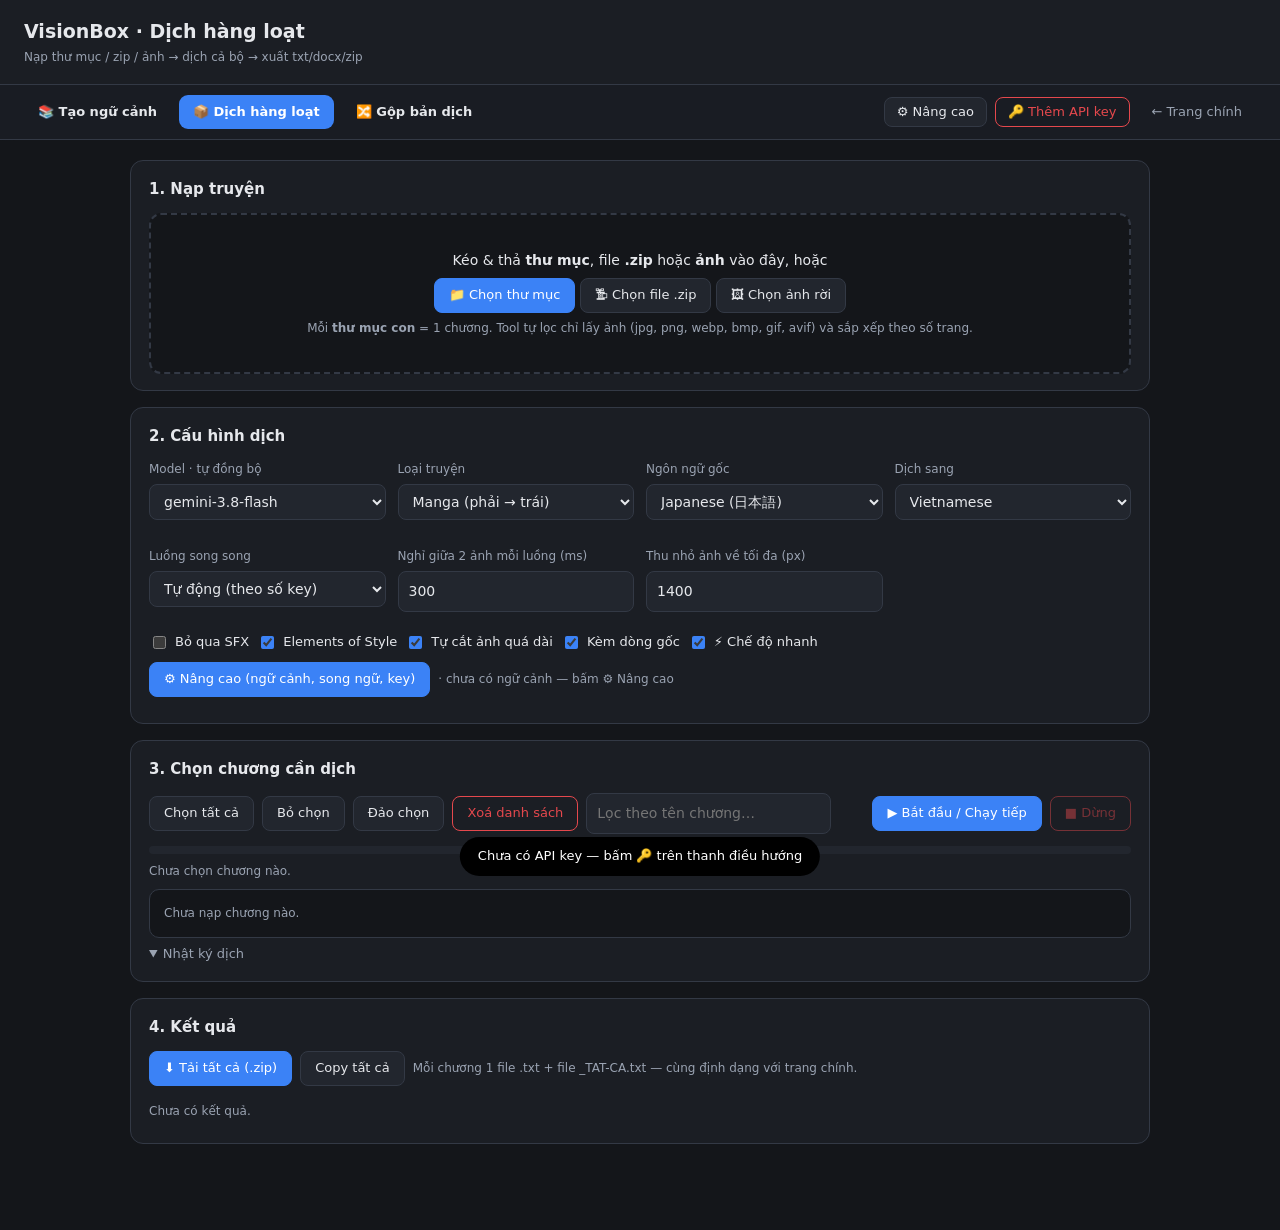
==== commit 16f0dc14: "Update batch.html" ====
--- a/batch.html
+++ b/batch.html
@@ -33,13 +33,17 @@
   <section class="vbs-card">
     <h2>2. Cấu hình dịch</h2>
     <div class="vbs-grid3">
-      <div class="vbs-field"><label>Model (tự đồng bộ) <span class="vbs-hint" id="b-modelinfo"></span></label><select id="b-model" data-model></select></div>
-      <div class="vbs-field"><label>Loại truyện</label><select id="b-type"><option value="manga">Manga (phải → trái)</option><option value="webtoon">Webtoon (trên → dưới)</option></select></div>
-      <div class="vbs-field"><label>Ngôn ngữ gốc</label><select id="b-src"><option value="ja">Japanese (日本語)</option><option value="ko">Korean (한국어)</option><option value="zh">Chinese (中文)</option><option value="en">English</option></select></div>
-      <div class="vbs-field"><label>Dịch sang</label><select id="b-dst"><option value="vi">Vietnamese</option><option value="en">English</option><option value="ja">Japanese</option><option value="ko">Korean</option><option value="zh">Chinese</option></select></div>
-      <div class="vbs-field"><label>Luồng song song</label><select id="b-conc"><option value="auto">Tự động (theo số key)</option><option value="1">1</option><option value="2">2</option><option value="3">3</option><option value="4">4</option><option value="6">6</option></select></div>
-      <div class="vbs-field"><label>Nghỉ giữa 2 ảnh mỗi luồng (ms)</label><input type="number" id="b-delay" min="0" step="100" value="300"></div>
-      <div class="vbs-field"><label>Thu nhỏ ảnh về tối đa (px)</label><input type="number" id="b-width" min="600" step="100" value="1400"></div>
+      <div class="vbs-field">
+        <label for="b-model">Model <span class="vbs-hint">· tự đồng bộ</span></label>
+        <select id="b-model" data-model></select>
+        <span class="vbs-hint vbs-under" id="b-modelinfo"></span>
+      </div>
+      <div class="vbs-field"><label for="b-type">Loại truyện</label><select id="b-type"><option value="manga">Manga (phải → trái)</option><option value="webtoon">Webtoon (trên → dưới)</option></select></div>
+      <div class="vbs-field"><label for="b-src">Ngôn ngữ gốc</label><select id="b-src"><option value="ja">Japanese (日本語)</option><option value="ko">Korean (한국어)</option><option value="zh">Chinese (中文)</option><option value="en">English</option></select></div>
+      <div class="vbs-field"><label for="b-dst">Dịch sang</label><select id="b-dst"><option value="vi">Vietnamese</option><option value="en">English</option><option value="ja">Japanese</option><option value="ko">Korean</option><option value="zh">Chinese</option></select></div>
+      <div class="vbs-field"><label for="b-conc">Luồng song song</label><select id="b-conc"><option value="auto">Tự động (theo số key)</option><option value="1">1</option><option value="2">2</option><option value="3">3</option><option value="4">4</option><option value="6">6</option></select></div>
+      <div class="vbs-field"><label for="b-delay">Nghỉ giữa 2 ảnh mỗi luồng (ms)</label><input type="number" id="b-delay" min="0" step="100" value="300"></div>
+      <div class="vbs-field"><label for="b-width">Thu nhỏ ảnh về tối đa (px)</label><input type="number" id="b-width" min="600" step="100" value="1400"></div>
     </div>
     <div class="vbs-row">
       <label class="vbs-inline"><input type="checkbox" id="b-skipsfx"> Bỏ qua SFX</label>
--- a/vb-extra.css
+++ b/vb-extra.css
@@ -292,3 +292,12 @@
 @media (prefers-reduced-motion:reduce){
   *{animation:none!important;transition:none!important}
 }
+/* ---- batch: hộp ⚙ Nâng cao ---- */
+.vbs-advtabs{display:flex;gap:6px;flex-wrap:wrap;border-bottom:1px solid var(--bd);padding-bottom:8px;margin-bottom:8px}
+.vbs-advtabs .vbs-tab{border:0;background:transparent;cursor:pointer;font:inherit}
+.vbs-pane{display:none}.vbs-pane.on{display:block}
+.vbs-list{display:flex;flex-direction:column;gap:6px;margin-top:6px;max-height:220px;overflow:auto}
+.vbs-item{display:flex;align-items:center;gap:10px;padding:6px 10px;background:var(--bg3);border:1px solid var(--bd);border-radius:8px;cursor:pointer}
+.vbs-item b{flex:1 1 auto;min-width:0;overflow:hidden;text-overflow:ellipsis;white-space:nowrap;font-weight:600}
+.vbs-item input{width:auto;accent-color:var(--acc)}
+.vbs-sample{margin:8px 0;padding:10px 12px;background:var(--bg);border:1px dashed var(--bd);border-radius:8px;font:12.5px/1.7 Consolas,ui-monospace,monospace;white-space:pre-wrap}
